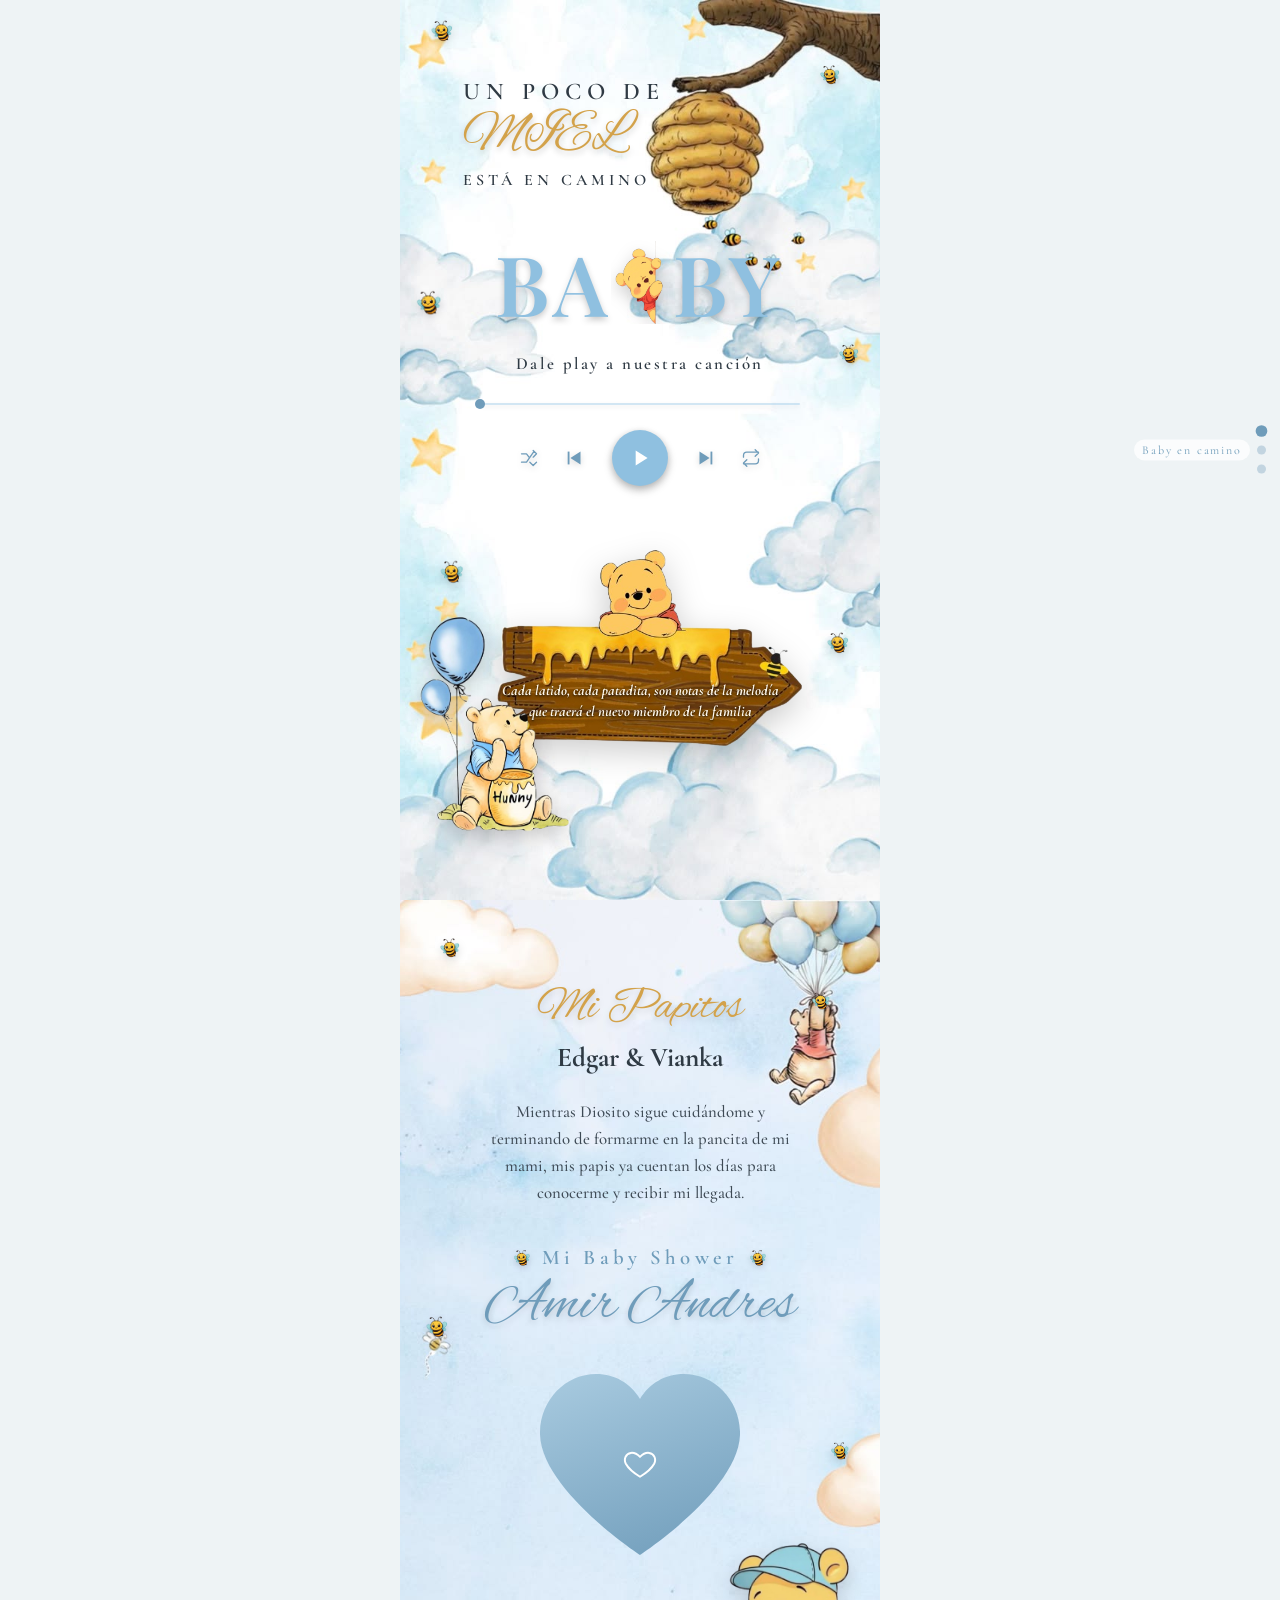
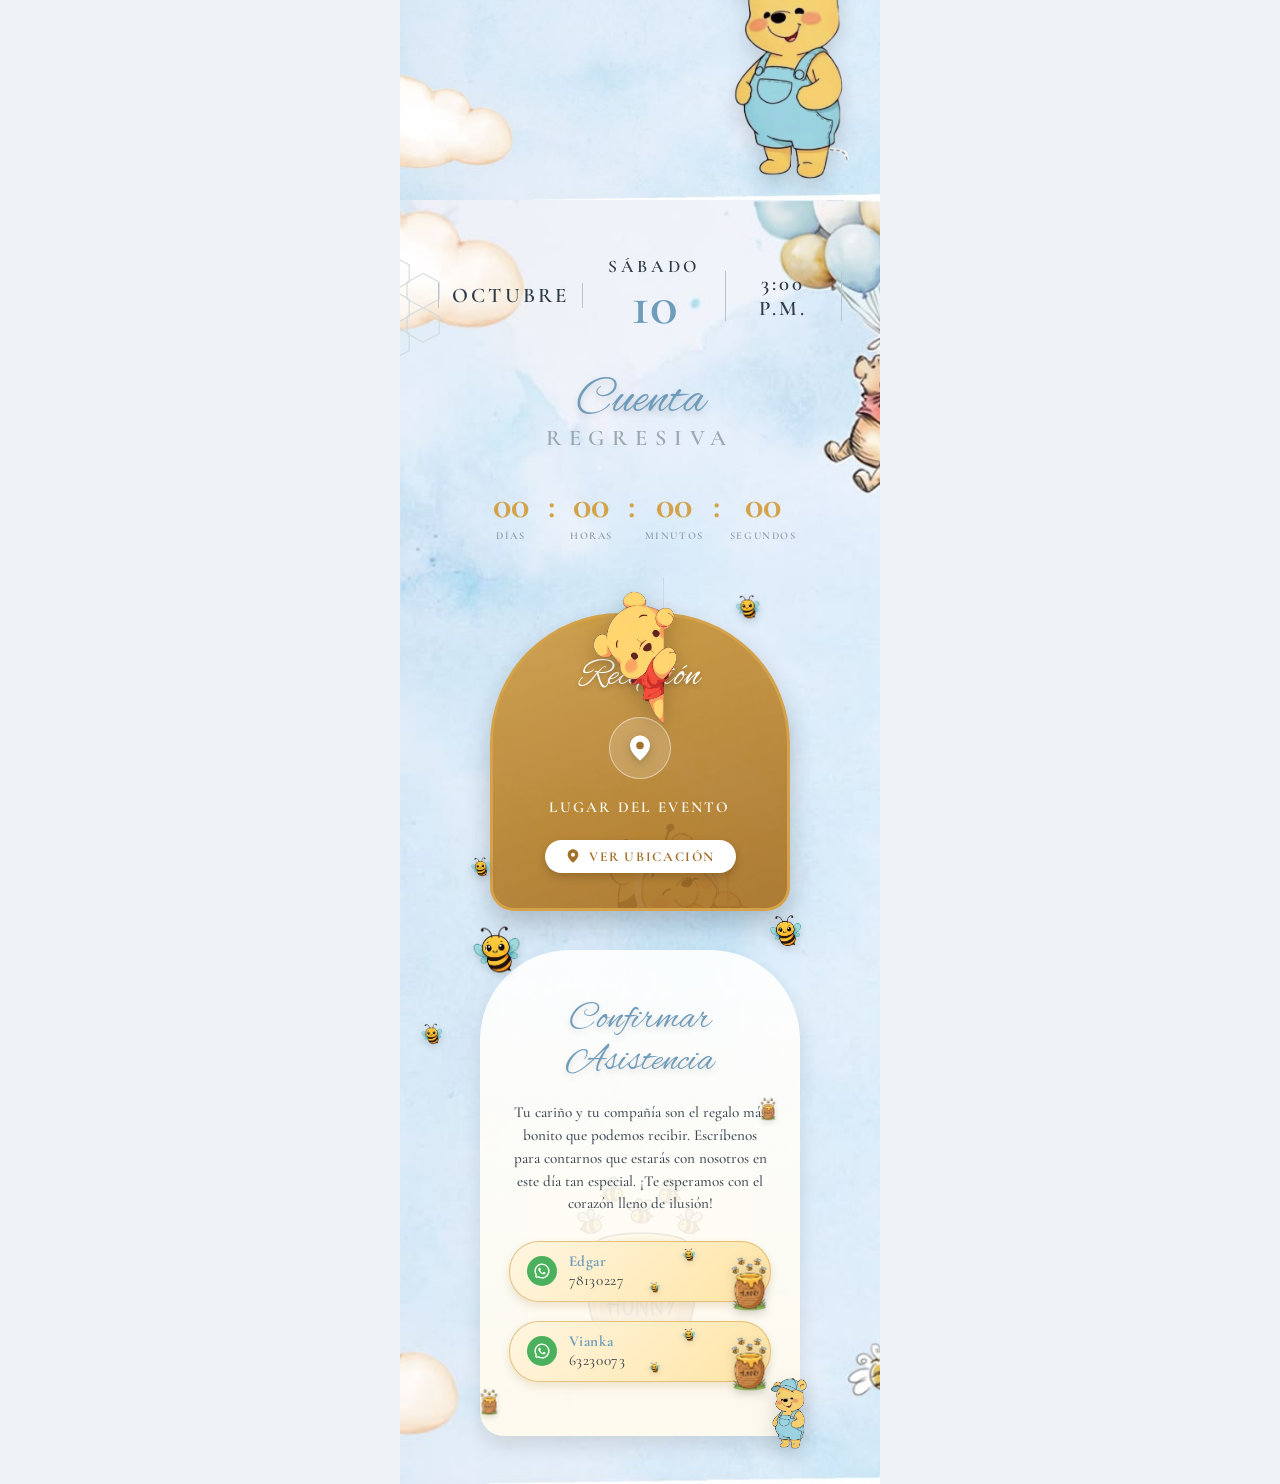
==== pagina2.html @ 828d2ecb "Agregar emojis al mensaje de WhatsApp, osito en Recepcion y texto mas calido en Confirmar Asistencia" ====
<!DOCTYPE html>
<html lang="es">

<head>
    <meta charset="UTF-8">
    <meta name="viewport" content="width=device-width, initial-scale=1.0">
    <title>Baby Shower</title>
    <link rel="preconnect" href="https://fonts.googleapis.com">
    <link rel="preconnect" href="https://fonts.gstatic.com" crossorigin>
    <link
        href="https://fonts.googleapis.com/css2?family=Dancing+Script:wght@600;700&family=Cormorant+Garamond:wght@500;600;700&family=Playfair+Display:wght@500;600&family=Alex+Brush&display=swap"
        rel="stylesheet">
    <link rel="stylesheet" href="css/style.css">
    <link rel="stylesheet" href="css/pagina2.css">
    <link rel="stylesheet" href="css/pagina3.css">
    <link rel="stylesheet" href="css/pagina4.css">
</head>

<body>

    <div class="pagina documento">

        <section class="pagina2 seccion" data-label="Baby en camino">
            <img class="pagina-fondo" src="img/lUEGO.jpg" alt="Fondo nubes">

            <div class="pagina2-contenido">
                <p class="p2-miel-pre">UN POCO DE</p>
                <p class="p2-miel"><span>MIEL</span></p>
                <p class="p2-pretitulo">ESTÁ EN CAMINO</p>

                <div class="p2-baby-wrap">
                    <span class="p2-letras">BA</span>
                    <span class="p2-caja">
                        <img class="p2-osito-medio" src="img/poo-removebg-preview.png" alt="Pooh asomado">
                    </span>
                    <span class="p2-letras">BY</span>
                </div>

                <img class="abeja abeja-1" src="img/abeja-removebg-preview.png" alt="">
                <img class="abeja abeja-2" src="img/abeja-removebg-preview.png" alt="">
                <img class="abeja abeja-3" src="img/abeja-removebg-preview.png" alt="">
                <img class="abeja abeja-4" src="img/abeja-removebg-preview.png" alt="">
                <img class="abeja abeja-5" src="img/abeja-removebg-preview.png" alt="">
                <img class="abeja abeja-6" src="img/abeja-removebg-preview.png" alt="">

                <div class="reproductor">
                    <p class="reproductor-texto">Dale play a nuestra canción</p>

                    <div class="barra">
                        <div class="barra-progreso" id="barraProgreso"></div>
                    </div>

                    <div class="controles">
                        <button class="control" type="button" aria-label="Aleatorio">
                            <svg viewBox="0 0 24 24" width="20" height="20">
                                <path d="M17 3l4 4-4 4M3 7h6l3 4m9 6l-4 4-4-4M3 17h6l9-13" fill="none"
                                    stroke="currentColor" stroke-width="1.6" stroke-linecap="round"
                                    stroke-linejoin="round" />
                            </svg>
                        </button>

                        <button class="control" type="button" aria-label="Anterior">
                            <svg viewBox="0 0 24 24" width="22" height="22">
                                <path d="M18 5v14L7 12z" fill="currentColor" />
                                <rect x="4" y="5" width="2" height="14" fill="currentColor" />
                            </svg>
                        </button>

                        <button class="control control-play" type="button" id="btnPlay" aria-label="Reproducir">
                            <svg viewBox="0 0 24 24" width="26" height="26" id="iconoPlay">
                                <path d="M8 5v14l11-7z" fill="currentColor" />
                            </svg>
                        </button>

                        <button class="control" type="button" aria-label="Siguiente">
                            <svg viewBox="0 0 24 24" width="22" height="22">
                                <path d="M6 5v14l11-7z" fill="currentColor" />
                                <rect x="18" y="5" width="2" height="14" fill="currentColor" />
                            </svg>
                        </button>

                        <button class="control" type="button" aria-label="Repetir">
                            <svg viewBox="0 0 24 24" width="20" height="20">
                                <path d="M17 2l4 4-4 4M3 11V9a4 4 0 0 1 4-4h14M7 22l-4-4 4-4M21 13v2a4 4 0 0 1-4 4H3"
                                    fill="none" stroke="currentColor" stroke-width="1.6" stroke-linecap="round"
                                    stroke-linejoin="round" />
                            </svg>
                        </button>
                    </div>
                </div>

                <div class="p2-versiculo">
                    <img class="p2-versiculo-imagen" src="img/nombre-removebg-preview.png" alt="Letrero de madera">
                    <div class="p2-versiculo-capa">
                        <p class="p2-versiculo-texto">
                            Cada latido, cada patadita,
                            son notas de la melodía
                            que traerá el nuevo
                            miembro de la familia
                        </p>
                    </div>
                </div>

                <img class="p2-osito" src="img/ositopoo-removebg-preview.png" alt="Osito Pooh">
            </div>

            <audio id="audio" src="mp3/Gimnasia con Pooh.mp3" preload="metadata"></audio>
        </section>

        <section class="pagina3 seccion" data-label="Mis papitos">
            <img class="pagina-fondo" src="img/fondo3.jpg" alt="Fondo nubes">

            <img class="abeja abeja-1" src="img/abeja-removebg-preview.png" alt="">
            <img class="abeja abeja-2" src="img/abeja-removebg-preview.png" alt="">
            <img class="abeja abeja-3" src="img/abeja-removebg-preview.png" alt="">
            <img class="abeja abeja-4" src="img/abeja-removebg-preview.png" alt="">

            <div class="pagina3-contenido">
                <p class="p3-papitos">Mi Papitos</p>
                <p class="p3-padres">Edgar &amp; Vianka</p>

                <p class="p3-texto">
                    Mientras Diosito sigue cuidándome y terminando de formarme en la pancita de mi mami,
                    mis papis ya cuentan los días para conocerme y recibir mi llegada.
                </p>

                <p class="p3-subtitulo">
                    <img class="p3-abeja-texto" src="img/abeja-removebg-preview.png" alt="">
                    Mi Baby Shower
                    <img class="p3-abeja-texto" src="img/abeja-removebg-preview.png" alt="">
                </p>

                <p class="p3-nombre">Amir Andres</p>

                <div class="p3-corazon">
                    <div class="p3-corazon-placeholder">
                        <svg viewBox="0 0 24 24" width="34" height="34">
                            <path
                                d="M12 21s-7.5-4.6-10-9.2C.3 8.4 2 4.8 5.5 4.2 8 3.8 10 5 12 7c2-2 4-3.2 6.5-2.8C22 4.8 23.7 8.4 22 11.8 19.5 16.4 12 21 12 21z"
                                fill="none" stroke="#ffffff" stroke-width="1.4" stroke-linejoin="round" />
                        </svg>
                    </div>
                    <img class="p3-corazon-foto" src="img/pareja.jpg" alt="Foto de los papás"
                        onerror="this.style.display='none'">
                </div>

                <img class="p3-osito" src="img/morral-removebg-preview.png" alt="Osito Pooh">
            </div>
        </section>

        <section class="pagina4 seccion" data-label="Cuenta regresiva">
            <img class="pagina-fondo" src="img/fondo3.jpg" alt="Fondo nubes">

            <svg class="p4-panal" viewBox="0 0 120 140" width="130" height="150">
                <g fill="none" stroke="#cdd8de" stroke-width="1.2">
                    <polygon points="20,5 35,13 35,29 20,37 5,29 5,13" />
                    <polygon points="20,37 35,45 35,61 20,69 5,61 5,45" />
                    <polygon points="20,69 35,77 35,93 20,101 5,93 5,77" />
                    <polygon points="48,21 63,29 63,45 48,53 33,45 33,29" />
                    <polygon points="48,53 63,61 63,77 48,85 33,77 33,61" />
                </g>
            </svg>

            <img class="p4-abeja" src="img/abeja-removebg-preview.png" alt="">

            <div class="pagina4-contenido">
                <div class="p4-fecha">
                    <div class="p4-fecha-mes">
                        <span>OCTUBRE</span>
                    </div>
                    <div class="p4-fecha-dia">
                        <span class="p4-fecha-dia-nombre">SÁBADO</span>
                        <span class="p4-fecha-dia-numero">10</span>
                    </div>
                    <div class="p4-fecha-hora">
                        <span>3:00 P.M.</span>
                    </div>
                </div>

                <p class="p4-cuenta">Cuenta</p>
                <p class="p4-regresiva">REGRESIVA</p>

                <div class="p4-contador" id="contador">
                    <div class="p4-bloque">
                        <span class="p4-numero" id="dias">00</span>
                        <span class="p4-etiqueta">DÍAS</span>
                    </div>
                    <span class="p4-separador">:</span>
                    <div class="p4-bloque">
                        <span class="p4-numero" id="horas">00</span>
                        <span class="p4-etiqueta">HORAS</span>
                    </div>
                    <span class="p4-separador">:</span>
                    <div class="p4-bloque">
                        <span class="p4-numero" id="minutos">00</span>
                        <span class="p4-etiqueta">MINUTOS</span>
                    </div>
                    <span class="p4-separador">:</span>
                    <div class="p4-bloque">
                        <span class="p4-numero" id="segundos">00</span>
                        <span class="p4-etiqueta">SEGUNDOS</span>
                    </div>
                </div>

                <div class="p4-recepcion">
                    <img class="p4-recepcion-osito" src="img/poo-removebg-preview.png" alt="">

                    <img class="p4-recepcion-abeja p4-recepcion-abeja-1" src="img/abeja-removebg-preview.png"
                        alt="">
                    <img class="p4-recepcion-abeja p4-recepcion-abeja-2" src="img/abeja-removebg-preview.png"
                        alt="">

                    <p class="p4-recepcion-titulo">Recepción</p>

                    <div class="p4-pin-marco">
                        <svg class="p4-pin" viewBox="0 0 24 24" width="30" height="30">
                            <path d="M12 2C7.6 2 4 5.6 4 10c0 6 8 12 8 12s8-6 8-12c0-4.4-3.6-8-8-8z"
                                fill="#ffffff" />
                            <circle cx="12" cy="10" r="3" fill="#a3702c" />
                        </svg>
                    </div>

                    <p class="p4-recepcion-texto">LUGAR DEL EVENTO</p>
                    <a class="p4-boton" href="#" target="_blank" rel="noopener">
                        <svg viewBox="0 0 24 24" width="16" height="16">
                            <path d="M12 2C7.6 2 4 5.6 4 10c0 6 8 12 8 12s8-6 8-12c0-4.4-3.6-8-8-8z"
                                fill="currentColor" />
                            <circle cx="12" cy="10" r="3" fill="#ffffff" />
                        </svg>
                        VER UBICACIÓN
                    </a>
                </div>

                <div class="p4-confirmar">
                    <img class="p4-abeja-confirmar p4-abeja-confirmar-1" src="img/abeja-removebg-preview.png"
                        alt="">
                    <img class="p4-abeja-confirmar p4-abeja-confirmar-2" src="img/abeja-removebg-preview.png"
                        alt="">
                    <img class="p4-tarron-extra p4-tarron-extra-1" src="img/tarron-removebg-preview.png" alt="">
                    <img class="p4-tarron-extra p4-tarron-extra-2" src="img/tarron-removebg-preview.png" alt="">

                    <p class="p4-confirmar-titulo">Confirmar<br>Asistencia</p>

                    <p class="p4-confirmar-texto">
                        Tu cariño y tu compañía son el regalo más bonito que
                        podemos recibir. Escríbenos para contarnos que estarás
                        con nosotros en este día tan especial. ¡Te esperamos
                        con el corazón lleno de ilusión!
                    </p>

                    <div class="p4-whatsapp-grupo">
                        <a class="p4-whatsapp"
                            href="https://wa.me/59178130227?text=%C2%A1Hola!%20%F0%9F%92%99%20Confirmo%20con%20mucho%20cari%C3%B1o%20mi%20asistencia%20al%20Baby%20Shower%20de%20Amir%20Andres.%20%C2%A1Ah%C3%AD%20estar%C3%A9!%20%F0%9F%A7%B8%F0%9F%8D%AF"
                            target="_blank" rel="noopener">
                            <svg class="p4-whatsapp-icono" viewBox="0 0 24 24" width="18" height="18">
                                <path
                                    d="M12 2a10 10 0 0 0-8.6 15.1L2 22l5.1-1.3A10 10 0 1 0 12 2zm0 18.2a8.2 8.2 0 0 1-4.2-1.2l-.3-.2-3 .8.8-2.9-.2-.3A8.2 8.2 0 1 1 12 20.2zm4.5-6.1c-.2-.1-1.5-.7-1.7-.8-.2-.1-.4-.1-.6.1-.2.2-.7.8-.8 1-.2.2-.3.2-.5.1-.2-.1-1-.4-1.9-1.2-.7-.6-1.2-1.4-1.3-1.6-.1-.2 0-.4.1-.5.1-.1.2-.3.4-.4.1-.1.2-.2.2-.4.1-.2 0-.3 0-.4-.1-.1-.6-1.4-.8-1.9-.2-.5-.4-.4-.6-.4h-.5c-.2 0-.4.1-.6.3-.2.2-.8.8-.8 1.9s.8 2.2.9 2.4c.1.2 1.6 2.5 4 3.5.6.2 1 .4 1.3.5.6.2 1.1.1 1.5.1.5-.1 1.5-.6 1.7-1.2.2-.6.2-1.1.1-1.2-.1-.1-.2-.2-.4-.3z"
                                    fill="currentColor" />
                            </svg>
                            <span>
                                <strong>Edgar</strong>
                                78130227
                            </span>
                            <img class="p4-whatsapp-abeja p4-whatsapp-abeja-1" src="img/abeja-removebg-preview.png"
                                alt="">
                            <img class="p4-whatsapp-abeja p4-whatsapp-abeja-2" src="img/abeja-removebg-preview.png"
                                alt="">
                            <img class="p4-whatsapp-tarron" src="img/tarron-removebg-preview.png" alt="">
                        </a>

                        <a class="p4-whatsapp"
                            href="https://wa.me/59163230073?text=%C2%A1Hola!%20%F0%9F%92%99%20Confirmo%20con%20mucho%20cari%C3%B1o%20mi%20asistencia%20al%20Baby%20Shower%20de%20Amir%20Andres.%20%C2%A1Ah%C3%AD%20estar%C3%A9!%20%F0%9F%A7%B8%F0%9F%8D%AF"
                            target="_blank" rel="noopener">
                            <svg class="p4-whatsapp-icono" viewBox="0 0 24 24" width="18" height="18">
                                <path
                                    d="M12 2a10 10 0 0 0-8.6 15.1L2 22l5.1-1.3A10 10 0 1 0 12 2zm0 18.2a8.2 8.2 0 0 1-4.2-1.2l-.3-.2-3 .8.8-2.9-.2-.3A8.2 8.2 0 1 1 12 20.2zm4.5-6.1c-.2-.1-1.5-.7-1.7-.8-.2-.1-.4-.1-.6.1-.2.2-.7.8-.8 1-.2.2-.3.2-.5.1-.2-.1-1-.4-1.9-1.2-.7-.6-1.2-1.4-1.3-1.6-.1-.2 0-.4.1-.5.1-.1.2-.3.4-.4.1-.1.2-.2.2-.4.1-.2 0-.3 0-.4-.1-.1-.6-1.4-.8-1.9-.2-.5-.4-.4-.6-.4h-.5c-.2 0-.4.1-.6.3-.2.2-.8.8-.8 1.9s.8 2.2.9 2.4c.1.2 1.6 2.5 4 3.5.6.2 1 .4 1.3.5.6.2 1.1.1 1.5.1.5-.1 1.5-.6 1.7-1.2.2-.6.2-1.1.1-1.2-.1-.1-.2-.2-.4-.3z"
                                    fill="currentColor" />
                            </svg>
                            <span>
                                <strong>Vianka</strong>
                                63230073
                            </span>
                            <img class="p4-whatsapp-abeja p4-whatsapp-abeja-1" src="img/abeja-removebg-preview.png"
                                alt="">
                            <img class="p4-whatsapp-abeja p4-whatsapp-abeja-2" src="img/abeja-removebg-preview.png"
                                alt="">
                            <img class="p4-whatsapp-tarron" src="img/tarron-removebg-preview.png" alt="">
                        </a>
                    </div>

                    <img class="p4-morral" src="img/morral-removebg-preview.png" alt="Osito Pooh">
                </div>
            </div>
        </section>

    </div>

    <script src="js/pagina2.js"></script>
    <script src="js/pagina4.js"></script>
    <script src="js/secciones.js"></script>

</body>

</html>
---- css/style.css ----
* {
  margin: 0;
  padding: 0;
  box-sizing: border-box;
}

html {
  scroll-behavior: smooth;
}

body {
  font-family: 'Cormorant Garamond', serif;
  background: #eef3f5;
  display: flex;
  justify-content: center;
  align-items: flex-start;
  min-height: 100vh;
}

.pagina {
  position: relative;
  width: 100%;
  max-width: 480px;
  min-height: 100vh;
  overflow-x: hidden;
}

.seccion {
  position: relative;
  overflow-x: hidden;
  display: block;
}

.pagina-fondo {
  position: absolute;
  inset: 0;
  width: 100%;
  height: 100%;
  object-fit: cover;
  object-position: center;
}

.portada {
  cursor: pointer;
}

.portada-contenido {
  position: absolute;
  inset: 0;
  z-index: 2;
  text-align: center;
  padding: 0 8%;
}

.pre-titulo {
  position: absolute;
  top: 6%;
  left: 0;
  right: 0;
  font-family: 'Cormorant Garamond', serif;
  font-size: 1.4rem;
  letter-spacing: 0.35em;
  color: #2f3a44;
  font-weight: 600;
}

.titulo-script {
  position: absolute;
  top: 11%;
  left: 0;
  right: 0;
  font-family: 'Dancing Script', cursive;
  font-size: 4rem;
  color: #8fc0e0;
  font-weight: 700;
  line-height: 1;
  -webkit-text-stroke: 0.6px #1c2b38;
  text-stroke: 0.6px #1c2b38;
  text-shadow:
    -0.6px -0.6px 0 #1c2b38,
    0.6px -0.6px 0 #1c2b38,
    -0.6px 0.6px 0 #1c2b38,
    0.6px 0.6px 0 #1c2b38,
    0 3px 8px rgba(0, 0, 0, 0.2);
}

.click-aviso {
  position: absolute;
  top: 59%;
  left: 0;
  right: 0;
  font-family: 'Dancing Script', cursive;
  font-size: 2.6rem;
  color: #2f3a44;
  font-weight: 700;
  animation: pulso 1.6s ease-in-out infinite;
}

@keyframes pulso {

  0%,
  100% {
    opacity: 1;
  }

  50% {
    opacity: 0.55;
  }
}

@keyframes mover {

  0%,
  100% {
    transform: translateX(0);
  }

  50% {
    transform: translateX(6px);
  }
}

.espiral {
  position: fixed;
  inset: 0;
  z-index: 50;
  display: flex;
  justify-content: center;
  align-items: center;
  pointer-events: none;
  opacity: 0;
}

.espiral-figura {
  width: 40px;
  height: 40px;
  border-radius: 50%;
  background: conic-gradient(from 0deg,
      #7ea8c4 0deg 45deg,
      #ffffff 45deg 90deg,
      #b89b6a 90deg 135deg,
      #ffffff 135deg 180deg,
      #7ea8c4 180deg 225deg,
      #ffffff 225deg 270deg,
      #b89b6a 270deg 315deg,
      #ffffff 315deg 360deg);
  transform: scale(0) rotate(0deg);
}

.portada.saliendo .espiral {
  opacity: 1;
  animation: espiral-fade 900ms ease forwards;
}

.portada.saliendo .espiral-figura {
  animation: espiral-crecer 900ms cubic-bezier(0.6, 0, 0.4, 1) forwards;
}

@keyframes espiral-crecer {
  0% {
    transform: scale(0) rotate(0deg);
  }

  100% {
    transform: scale(35) rotate(720deg);
  }
}

@keyframes espiral-fade {
  0% {
    opacity: 1;
  }

  85% {
    opacity: 1;
  }

  100% {
    opacity: 1;
  }
}

.secciones-nav {
  position: fixed;
  right: 14px;
  top: 50%;
  transform: translateY(-50%);
  z-index: 40;
  display: flex;
  flex-direction: column;
  align-items: center;
  gap: 10px;
}

.secciones-punto {
  width: 9px;
  height: 9px;
  border-radius: 50%;
  background: rgba(111, 156, 186, 0.35);
  border: none;
  padding: 0;
  cursor: pointer;
  transition: background 200ms ease, transform 200ms ease;
}

.secciones-punto.activo {
  background: #6f9cba;
  transform: scale(1.3);
}

.secciones-etiqueta {
  position: fixed;
  right: 30px;
  top: 50%;
  transform: translateY(-50%);
  z-index: 40;
  font-family: 'Cormorant Garamond', serif;
  font-size: 0.75rem;
  letter-spacing: 0.15em;
  color: #6f9cba;
  background: rgba(255, 255, 255, 0.75);
  padding: 0.3em 0.7em;
  border-radius: 20px;
  white-space: nowrap;
  opacity: 0;
  transition: opacity 200ms ease;
  pointer-events: none;
}

.secciones-etiqueta.visible {
  opacity: 1;
}
---- css/pagina2.css ----
.pagina2-contenido {
  position: relative;
  z-index: 2;
  display: flex;
  flex-direction: column;
  align-items: center;
  min-height: 100vh;
  padding: 16% 8% 6%;
  text-align: center;
}

.p2-miel-pre {
  align-self: flex-start;
  margin-left: 6%;
  font-family: 'Cormorant Garamond', serif;
  font-size: 1.5rem;
  letter-spacing: 0.25em;
  color: #2f3a44;
  font-weight: 600;
  text-shadow: 0 0 8px rgba(255, 255, 255, 0.85), 0 1px 2px rgba(255, 255, 255, 0.6);
}

.p2-miel {
  align-self: flex-start;
  margin-left: 6%;
  margin-top: 0.2rem;
}

.p2-miel span {
  font-family: 'Alex Brush', cursive;
  font-size: 3.4rem;
  color: #d3a24a;
  display: inline-block;
  line-height: 1;
  text-shadow: 0 3px 6px rgba(0, 0, 0, 0.2);
}

.p2-pretitulo {
  align-self: flex-start;
  margin-left: 6%;
  font-family: 'Cormorant Garamond', serif;
  font-size: 1rem;
  letter-spacing: 0.25em;
  color: #2f3a44;
  font-weight: 600;
  margin-top: 0.4rem;
  text-shadow: 0 0 8px rgba(255, 255, 255, 0.85), 0 1px 2px rgba(255, 255, 255, 0.6);
}

.p2-baby-wrap {
  display: flex;
  align-items: flex-end;
  justify-content: center;
  gap: 0;
  margin-top: 0.6rem;
  font-family: 'Playfair Display', serif;
  font-size: 5.2rem;
  letter-spacing: 0.05em;
  color: #8fc0e0;
  font-weight: 600;
  line-height: 1;
  text-shadow: 0 3px 6px rgba(0, 0, 0, 0.22);
}

.p2-letras {
  display: inline-block;
}

.p2-caja {
  width: 0.75em;
  height: 1.5em;
  display: flex;
  align-items: flex-end;
  justify-content: center;
  overflow: hidden;
}

.p2-osito-medio {
  width: 100%;
  height: 100%;
  object-fit: contain;
  object-position: bottom;
  filter: drop-shadow(0 6px 8px rgba(0, 0, 0, 0.18));
}

.pagina2 .abeja {
  position: absolute;
  z-index: 3;
  width: 34px;
  height: auto;
  filter: drop-shadow(0 3px 4px rgba(0, 0, 0, 0.15));
}

.pagina2 .abeja-1 {
  top: 2%;
  left: 6%;
  width: 26px;
  animation: volar-a 7s ease-in-out infinite;
}

.pagina2 .abeja-2 {
  top: 7%;
  right: 8%;
  width: 24px;
  animation: volar-b 8s ease-in-out infinite;
  animation-delay: -1.5s;
}

.pagina2 .abeja-3 {
  top: 32%;
  left: 3%;
  width: 30px;
  animation: volar-a 9s ease-in-out infinite;
  animation-delay: -3s;
}

.pagina2 .abeja-4 {
  top: 38%;
  right: 4%;
  width: 24px;
  animation: volar-b 7.5s ease-in-out infinite;
  animation-delay: -0.8s;
}

.pagina2 .abeja-5 {
  top: 62%;
  left: 8%;
  width: 28px;
  animation: volar-a 8.5s ease-in-out infinite;
  animation-delay: -2.2s;
}

.pagina2 .abeja-6 {
  top: 70%;
  right: 6%;
  width: 26px;
  animation: volar-b 9.5s ease-in-out infinite;
  animation-delay: -4s;
}

@keyframes volar-a {
  0% {
    transform: translate(0, 0) rotate(0deg);
  }

  25% {
    transform: translate(10px, -14px) rotate(8deg);
  }

  50% {
    transform: translate(-6px, -4px) rotate(-6deg);
  }

  75% {
    transform: translate(8px, 10px) rotate(6deg);
  }

  100% {
    transform: translate(0, 0) rotate(0deg);
  }
}

@keyframes volar-b {
  0% {
    transform: translate(0, 0) rotate(0deg);
  }

  25% {
    transform: translate(-12px, 8px) rotate(-8deg);
  }

  50% {
    transform: translate(6px, 16px) rotate(5deg);
  }

  75% {
    transform: translate(-8px, -6px) rotate(-5deg);
  }

  100% {
    transform: translate(0, 0) rotate(0deg);
  }
}

.reproductor {
  width: 100%;
  max-width: 320px;
  margin-top: 1.8rem;
}

.reproductor-texto {
  font-family: 'Cormorant Garamond', serif;
  font-size: 1.05rem;
  letter-spacing: 0.15em;
  color: #2f3a44;
  font-weight: 600;
  text-shadow: 0 0 8px rgba(255, 255, 255, 0.85), 0 1px 2px rgba(255, 255, 255, 0.6);
}

.barra {
  width: 100%;
  height: 2px;
  background: rgba(143, 192, 224, 0.4);
  border-radius: 2px;
  margin-top: 1.8rem;
  position: relative;
  box-shadow: 0 2px 4px rgba(0, 0, 0, 0.08);
}

.barra-progreso {
  position: absolute;
  top: 50%;
  left: 0;
  width: 0%;
  height: 2px;
  background: #6f9cba;
  border-radius: 2px;
  transform: translateY(-50%);
}

.barra-progreso::after {
  content: '';
  position: absolute;
  right: -5px;
  top: 50%;
  width: 10px;
  height: 10px;
  border-radius: 50%;
  background: #6f9cba;
  transform: translateY(-50%);
}

.controles {
  display: flex;
  align-items: center;
  justify-content: center;
  gap: 1.6rem;
  margin-top: 1.6rem;
}

.control {
  background: none;
  border: none;
  color: #6f9cba;
  cursor: pointer;
  display: flex;
  align-items: center;
  justify-content: center;
  padding: 0;
  filter: drop-shadow(0 2px 3px rgba(0, 0, 0, 0.15));
}

.control-play {
  width: 56px;
  height: 56px;
  border-radius: 50%;
  background: #8fc0e0;
  color: #ffffff;
  box-shadow: 0 4px 10px rgba(0, 0, 0, 0.2);
}

.p2-osito {
  position: absolute;
  left: 4%;
  bottom: 4%;
  width: 34%;
  max-width: 150px;
  z-index: 2;
  filter: drop-shadow(0 6px 10px rgba(0, 0, 0, 0.2));
}

.p2-versiculo {
  position: relative;
  width: 100%;
  max-width: 400px;
  margin-top: 3rem;
  filter: drop-shadow(0 10px 16px rgba(0, 0, 0, 0.2));
}

.p2-versiculo-imagen {
  display: block;
  width: 100%;
  height: auto;
}

.p2-versiculo-capa {
  position: absolute;
  left: 14%;
  top: 56%;
  width: 72%;
  bottom: 8%;
  display: flex;
  align-items: center;
  justify-content: center;
  text-align: center;
}

.p2-versiculo-texto {
  font-family: 'Cormorant Garamond', serif;
  font-style: italic;
  font-size: 0.92rem;
  line-height: 1.45;
  color: #fff9ec;
  font-weight: 700;
  text-shadow:
    0 1px 2px rgba(0, 0, 0, 0.75),
    0 2px 6px rgba(0, 0, 0, 0.6);
}

.p2-versiculo-cita {
  margin-top: 0.5rem;
  font-family: 'Cormorant Garamond', serif;
  font-size: 0.7rem;
  letter-spacing: 0.15em;
  color: #ffe9b8;
  font-weight: 700;
  text-transform: uppercase;
  text-shadow: 0 1px 3px rgba(0, 0, 0, 0.6);
}
---- css/pagina3.css ----
.pagina3-contenido {
  position: relative;
  z-index: 2;
  display: flex;
  flex-direction: column;
  align-items: center;
  min-height: 100vh;
  padding: 18% 10% 10%;
  text-align: center;
}

.p3-papitos {
  font-family: 'Alex Brush', cursive;
  font-size: 2.8rem;
  color: #d3a24a;
  line-height: 1;
  text-shadow: 0 3px 6px rgba(0, 0, 0, 0.15);
}

.p3-padres {
  font-family: 'Cormorant Garamond', serif;
  font-size: 1.7rem;
  color: #2f3a44;
  font-weight: 700;
  margin-top: 0.6rem;
}

.p3-texto {
  font-family: 'Cormorant Garamond', serif;
  font-size: 1.05rem;
  color: #3d4954;
  font-weight: 500;
  line-height: 1.6;
  margin-top: 1.6rem;
  max-width: 320px;
}

.p3-subtitulo {
  display: flex;
  align-items: center;
  justify-content: center;
  gap: 0.6rem;
  font-family: 'Cormorant Garamond', serif;
  font-size: 1.3rem;
  letter-spacing: 0.2em;
  color: #6f9cba;
  font-weight: 600;
  margin-top: 2.4rem;
}

.p3-abeja-texto {
  width: 20px;
  height: auto;
  filter: drop-shadow(0 2px 3px rgba(0, 0, 0, 0.15));
}

.p3-nombre {
  font-family: 'Alex Brush', cursive;
  font-size: 3.6rem;
  color: #6f9cba;
  line-height: 1;
  margin-top: 0.4rem;
  text-shadow: 0 3px 6px rgba(0, 0, 0, 0.15);
}

.p3-corazon {
  position: relative;
  width: 52%;
  max-width: 210px;
  aspect-ratio: 1 / 0.92;
  margin-top: 2.4rem;
  -webkit-mask-image: url("data:image/svg+xml,%3Csvg xmlns='http://www.w3.org/2000/svg' viewBox='0 0 32 29'%3E%3Cpath d='M16 29C16 29 0 18.5 0 9.5C0 4.25 4 0 9 0C12 0 14.5 1.5 16 4C17.5 1.5 20 0 23 0C28 0 32 4.25 32 9.5C32 18.5 16 29 16 29Z'/%3E%3C/svg%3E");
  mask-image: url("data:image/svg+xml,%3Csvg xmlns='http://www.w3.org/2000/svg' viewBox='0 0 32 29'%3E%3Cpath d='M16 29C16 29 0 18.5 0 9.5C0 4.25 4 0 9 0C12 0 14.5 1.5 16 4C17.5 1.5 20 0 23 0C28 0 32 4.25 32 9.5C32 18.5 16 29 16 29Z'/%3E%3C/svg%3E");
  -webkit-mask-size: contain;
  mask-size: contain;
  -webkit-mask-repeat: no-repeat;
  mask-repeat: no-repeat;
  -webkit-mask-position: center;
  mask-position: center;
  filter: drop-shadow(0 8px 14px rgba(0, 0, 0, 0.2));
}

.p3-corazon-placeholder {
  position: absolute;
  inset: 0;
  display: flex;
  align-items: center;
  justify-content: center;
  background: linear-gradient(160deg, #a9cbe0, #6f9cba);
}

.p3-corazon-foto {
  position: absolute;
  inset: 0;
  width: 100%;
  height: 100%;
  object-fit: cover;
}

.p3-osito {
  position: absolute;
  right: 2%;
  bottom: 0;
  width: 40%;
  max-width: 160px;
  z-index: 2;
  filter: drop-shadow(0 8px 10px rgba(0, 0, 0, 0.15));
}

.pagina3 .abeja {
  position: absolute;
  z-index: 3;
  width: 32px;
  height: auto;
  filter: drop-shadow(0 3px 4px rgba(0, 0, 0, 0.15));
}

.pagina3 .abeja-1 {
  top: 4%;
  left: 8%;
  width: 24px;
  animation: volar-a 7s ease-in-out infinite;
}

.pagina3 .abeja-2 {
  top: 10%;
  right: 10%;
  width: 22px;
  animation: volar-b 8s ease-in-out infinite;
  animation-delay: -1.5s;
}

.pagina3 .abeja-3 {
  top: 46%;
  left: 5%;
  width: 26px;
  animation: volar-a 9s ease-in-out infinite;
  animation-delay: -3s;
}

.pagina3 .abeja-4 {
  top: 60%;
  right: 6%;
  width: 22px;
  animation: volar-b 7.5s ease-in-out infinite;
  animation-delay: -0.8s;
}

@keyframes volar-a {
  0% {
    transform: translate(0, 0) rotate(0deg);
  }

  25% {
    transform: translate(10px, -14px) rotate(8deg);
  }

  50% {
    transform: translate(-6px, -4px) rotate(-6deg);
  }

  75% {
    transform: translate(8px, 10px) rotate(6deg);
  }

  100% {
    transform: translate(0, 0) rotate(0deg);
  }
}

@keyframes volar-b {
  0% {
    transform: translate(0, 0) rotate(0deg);
  }

  25% {
    transform: translate(-12px, 8px) rotate(-8deg);
  }

  50% {
    transform: translate(6px, 16px) rotate(5deg);
  }

  75% {
    transform: translate(-8px, -6px) rotate(-5deg);
  }

  100% {
    transform: translate(0, 0) rotate(0deg);
  }
}
---- css/pagina4.css ----
.pagina4 {
  background: linear-gradient(160deg, #fbfcfd, #eef3f6);
}

.pagina4-contenido {
  position: relative;
  z-index: 2;
  display: flex;
  flex-direction: column;
  align-items: center;
  min-height: 100vh;
  padding: 12% 8% 10%;
  text-align: center;
}

.p4-panal {
  position: absolute;
  top: 4%;
  left: -6%;
  z-index: 1;
  opacity: 0.8;
}

.p4-abeja {
  position: absolute;
  bottom: 34%;
  left: 4%;
  width: 26px;
  height: auto;
  z-index: 3;
  filter: drop-shadow(0 3px 4px rgba(0, 0, 0, 0.15));
  animation: volar-a 8s ease-in-out infinite;
}

@keyframes volar-a {
  0% {
    transform: translate(0, 0) rotate(0deg);
  }

  25% {
    transform: translate(10px, -14px) rotate(8deg);
  }

  50% {
    transform: translate(-6px, -4px) rotate(-6deg);
  }

  75% {
    transform: translate(8px, 10px) rotate(6deg);
  }

  100% {
    transform: translate(0, 0) rotate(0deg);
  }
}

.p4-fecha {
  display: flex;
  align-items: center;
  justify-content: center;
  gap: 1.6rem;
  width: 100%;
}

.p4-fecha-mes,
.p4-fecha-hora {
  font-family: 'Cormorant Garamond', serif;
  font-size: 1.3rem;
  letter-spacing: 0.15em;
  color: #2f3a44;
  font-weight: 600;
  padding: 0 0.8rem;
  border-left: 1px solid #b9c4cb;
  border-right: 1px solid #b9c4cb;
}

.p4-fecha-dia {
  display: flex;
  flex-direction: column;
  align-items: center;
  line-height: 1;
}

.p4-fecha-dia-nombre {
  font-family: 'Cormorant Garamond', serif;
  font-size: 1.1rem;
  letter-spacing: 0.2em;
  color: #2f3a44;
  font-weight: 600;
}

.p4-fecha-dia-numero {
  font-family: 'Cormorant Garamond', serif;
  font-size: 3.6rem;
  color: #6f9cba;
  font-weight: 600;
  margin-top: 0.1rem;
}

.p4-cuenta {
  font-family: 'Alex Brush', cursive;
  font-size: 3.2rem;
  color: #6f9cba;
  line-height: 1;
  margin-top: 2.6rem;
  text-shadow: 0 3px 6px rgba(0, 0, 0, 0.15);
}

.p4-regresiva {
  font-family: 'Cormorant Garamond', serif;
  font-size: 1.4rem;
  letter-spacing: 0.35em;
  color: #9aa7af;
  font-weight: 600;
  margin-top: -0.2rem;
}

.p4-contador {
  display: flex;
  align-items: flex-start;
  justify-content: center;
  gap: 0.6rem;
  margin-top: 2.2rem;
}

.p4-bloque {
  display: flex;
  flex-direction: column;
  align-items: center;
  min-width: 3.4rem;
}

.p4-numero {
  font-family: 'Cormorant Garamond', serif;
  font-size: 2.4rem;
  color: #d3a24a;
  font-weight: 700;
  line-height: 1;
}

.p4-etiqueta {
  font-family: 'Cormorant Garamond', serif;
  font-size: 0.65rem;
  letter-spacing: 0.15em;
  color: #8b98a1;
  font-weight: 600;
  margin-top: 0.3rem;
}

.p4-separador {
  font-family: 'Cormorant Garamond', serif;
  font-size: 2.2rem;
  color: #d3a24a;
  font-weight: 700;
  line-height: 1;
  margin-top: 0.1rem;
}

.p4-recepcion {
  position: relative;
  width: 84%;
  max-width: 300px;
  margin-top: 4.4rem;
  padding: 2.6rem 1.6rem 2.2rem;
  background:
    linear-gradient(160deg, rgba(196, 145, 58, 0.82), rgba(163, 110, 40, 0.9)),
    url("../img/fondo.jpg") center/cover;
  border: 3px solid #d3a24a;
  border-radius: 130px 130px 24px 24px;
  box-shadow: 0 12px 26px rgba(0, 0, 0, 0.2);
  overflow: visible;
}

.p4-recepcion-osito {
  position: absolute;
  top: -13%;
  left: 50%;
  transform: translateX(-50%);
  width: 38%;
  max-width: 110px;
  z-index: 2;
  filter: drop-shadow(0 6px 10px rgba(0, 0, 0, 0.2));
}

.p4-recepcion-abeja {
  position: absolute;
  width: 30px;
  height: auto;
  z-index: 3;
  filter: drop-shadow(0 3px 4px rgba(0, 0, 0, 0.18));
}

.p4-recepcion-abeja-1 {
  top: -8%;
  right: 8%;
  animation: volar-a 7s ease-in-out infinite;
}

.p4-recepcion-abeja-2 {
  bottom: 10%;
  left: -8%;
  width: 24px;
  animation: volar-b 8s ease-in-out infinite;
  animation-delay: -2s;
}

.p4-recepcion-titulo {
  font-family: 'Alex Brush', cursive;
  font-size: 2.4rem;
  color: #ffffff;
  line-height: 1;
  text-shadow: 0 2px 5px rgba(0, 0, 0, 0.25);
}

.p4-pin-marco {
  display: flex;
  align-items: center;
  justify-content: center;
  width: 62px;
  height: 62px;
  margin: 1.3rem auto 0;
  background: rgba(255, 255, 255, 0.16);
  border: 1px solid rgba(255, 255, 255, 0.5);
  border-radius: 50%;
}

.p4-pin {
  filter: drop-shadow(0 3px 4px rgba(0, 0, 0, 0.2));
}

.p4-recepcion-texto {
  margin-top: 1.2rem;
  font-family: 'Cormorant Garamond', serif;
  font-size: 0.95rem;
  letter-spacing: 0.15em;
  color: #ffffff;
  font-weight: 600;
}

.p4-boton {
  display: inline-flex;
  align-items: center;
  gap: 0.5rem;
  margin-top: 1.5rem;
  padding: 0.6em 1.5em;
  font-family: 'Cormorant Garamond', serif;
  font-size: 0.85rem;
  letter-spacing: 0.12em;
  font-weight: 700;
  text-decoration: none;
  color: #a3702c;
  border: none;
  border-radius: 30px;
  background: #ffffff;
  box-shadow: 0 4px 10px rgba(0, 0, 0, 0.18);
  transition: transform 150ms ease, box-shadow 150ms ease;
}

.p4-boton:hover {
  transform: translateY(-2px);
  box-shadow: 0 6px 14px rgba(0, 0, 0, 0.22);
}

.p4-confirmar {
  position: relative;
  width: 90%;
  max-width: 320px;
  margin-top: 2.4rem;
  padding: 3rem 1.8rem 3.4rem;
  background:
    linear-gradient(rgba(255, 255, 255, 0.9), rgba(255, 250, 236, 0.92)),
    url("../img/tarron.jpg") center 80% / 70% no-repeat;
  border-radius: 90px 90px 24px 24px;
  box-shadow: 0 10px 20px rgba(0, 0, 0, 0.1);
  overflow: visible;
}

.p4-abeja-confirmar {
  position: absolute;
  width: 60px;
  height: auto;
  z-index: 3;
  filter: drop-shadow(0 3px 4px rgba(0, 0, 0, 0.15));
}

.p4-abeja-confirmar-1 {
  top: -6%;
  left: -4%;
  animation: volar-a 8s ease-in-out infinite;
}

.p4-abeja-confirmar-2 {
  top: -8%;
  right: -2%;
  width: 40px;
  animation: volar-b 7s ease-in-out infinite;
  animation-delay: -1.5s;
}

.p4-confirmar-titulo {
  font-family: 'Alex Brush', cursive;
  font-size: 2.4rem;
  color: #6f9cba;
  line-height: 1.1;
  text-shadow: 0 3px 6px rgba(0, 0, 0, 0.15);
}

.p4-confirmar-texto {
  font-family: 'Cormorant Garamond', serif;
  font-size: 0.95rem;
  color: #3d4954;
  font-weight: 500;
  line-height: 1.5;
  margin-top: 1.2rem;
}

.p4-whatsapp-grupo {
  display: flex;
  flex-direction: column;
  gap: 1.2rem;
  margin-top: 1.6rem;
}

.p4-whatsapp {
  position: relative;
  display: flex;
  align-items: center;
  gap: 0.7rem;
  padding: 0.65em 3.4rem 0.65em 1.1em;
  background: linear-gradient(135deg, #fff6e2, #ffe4a3);
  border: 1px solid rgba(211, 162, 74, 0.6);
  border-radius: 30px;
  box-shadow: 0 4px 10px rgba(163, 110, 40, 0.18);
  text-decoration: none;
  overflow: visible;
  transition: transform 150ms ease, box-shadow 150ms ease;
}

.p4-whatsapp:hover {
  transform: translateY(-2px);
  box-shadow: 0 6px 14px rgba(0, 0, 0, 0.12);
}

.p4-whatsapp-icono {
  flex-shrink: 0;
  color: #ffffff;
  background: #4bb15c;
  border-radius: 50%;
  padding: 6px;
  box-sizing: content-box;
}

.p4-whatsapp span {
  display: flex;
  flex-direction: column;
  align-items: flex-start;
  line-height: 1.25;
  font-family: 'Cormorant Garamond', serif;
  font-size: 0.95rem;
  color: #2f3a44;
  letter-spacing: 0.04em;
}

.p4-whatsapp span strong {
  font-weight: 700;
  color: #6f9cba;
}

.p4-whatsapp-abeja {
  position: absolute;
  width: 16px;
  height: auto;
  z-index: 1;
  filter: drop-shadow(0 2px 3px rgba(0, 0, 0, 0.12));
}

.p4-whatsapp-abeja-1 {
  top: 8%;
  right: 28%;
  animation: flotar-sutil-a 5s ease-in-out infinite;
}

.p4-whatsapp-abeja-2 {
  bottom: 12%;
  right: 42%;
  width: 13px;
  animation: flotar-sutil-b 6s ease-in-out infinite;
  animation-delay: -2s;
}

@keyframes flotar-sutil-a {
  0%, 100% {
    transform: translate(0, 0) rotate(0deg);
  }
  50% {
    transform: translate(3px, -4px) rotate(6deg);
  }
}

@keyframes flotar-sutil-b {
  0%, 100% {
    transform: translate(0, 0) rotate(0deg);
  }
  50% {
    transform: translate(-3px, 3px) rotate(-6deg);
  }
}

.p4-whatsapp-tarron {
  position: absolute;
  right: -10px;
  bottom: -14px;
  width: 62px;
  height: auto;
  z-index: 2;
  filter: drop-shadow(0 3px 5px rgba(0, 0, 0, 0.18));
}

.p4-tarron-extra {
  position: absolute;
  width: 34px;
  height: auto;
  z-index: 1;
  opacity: 0.9;
  filter: drop-shadow(0 2px 3px rgba(0, 0, 0, 0.15));
}

.p4-tarron-extra-1 {
  top: 30%;
  right: 6%;
  width: 26px;
}

.p4-tarron-extra-2 {
  bottom: 4%;
  left: -2%;
  width: 30px;
}

.p4-morral {
  position: absolute;
  right: -4%;
  bottom: -4%;
  width: 15%;
  max-width: 56px;
  z-index: 1;
  filter: drop-shadow(0 8px 10px rgba(0, 0, 0, 0.15));
}
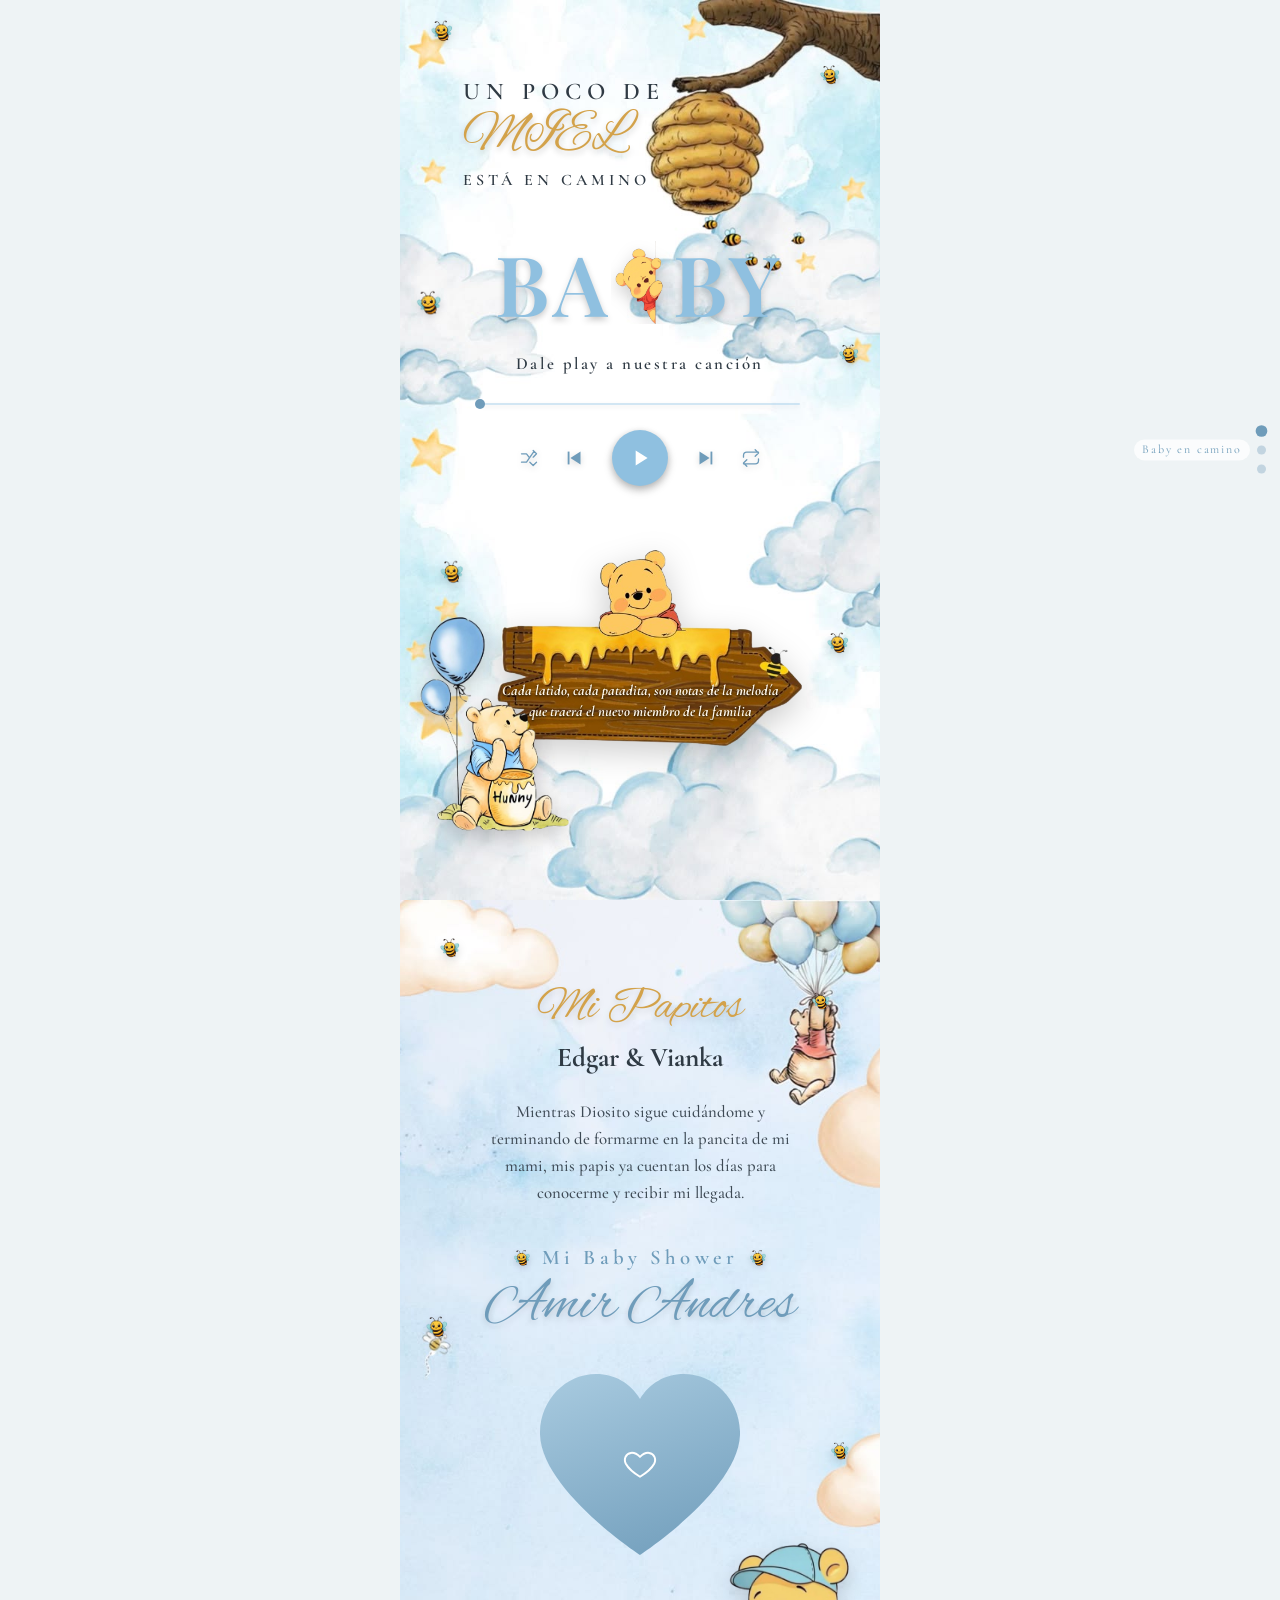
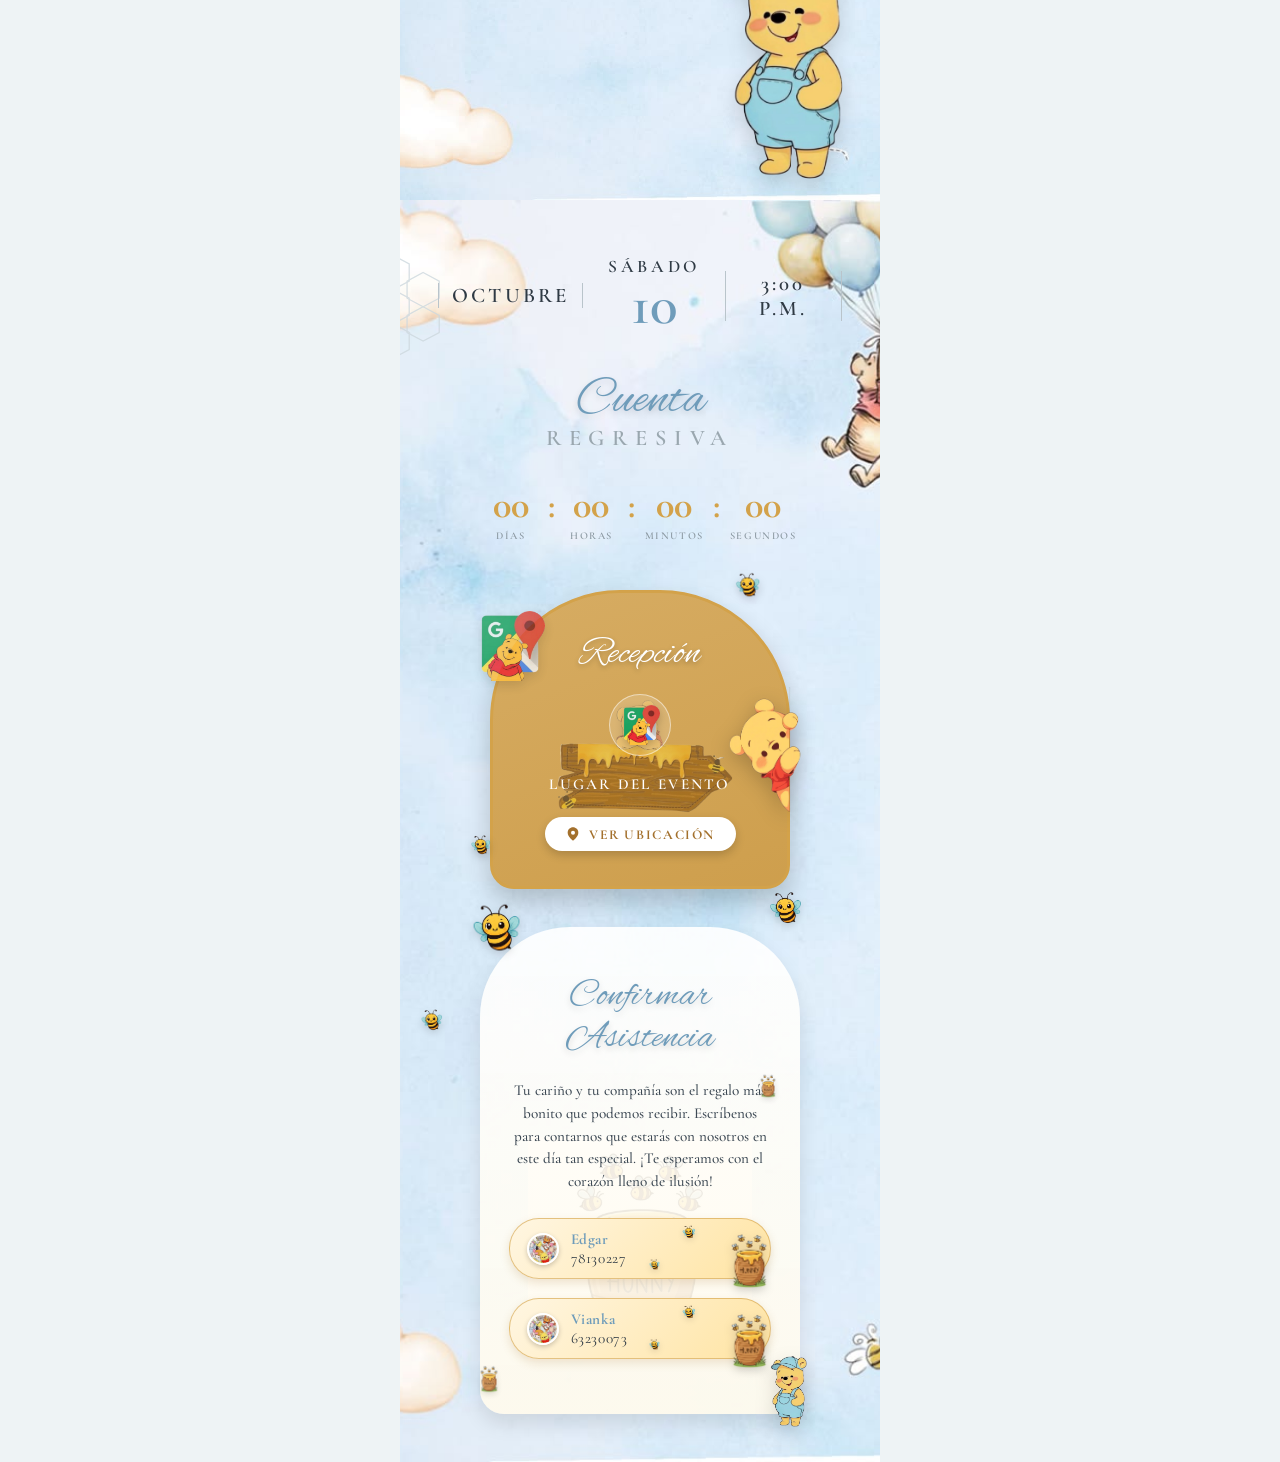
==== commit 3e415b71: "Usar imagenes personalizadas de ubicacion y whatsapp en Recepcion y Confirmar Asistencia Co-Authored" ====
--- a/pagina2.html
+++ b/pagina2.html
@@ -212,12 +212,10 @@
 
                     <p class="p4-recepcion-titulo">Recepción</p>
 
+                    <img class="p4-recepcion-marca" src="img/ubicacion-removebg-preview.png" alt="">
+
                     <div class="p4-pin-marco">
-                        <svg class="p4-pin" viewBox="0 0 24 24" width="30" height="30">
-                            <path d="M12 2C7.6 2 4 5.6 4 10c0 6 8 12 8 12s8-6 8-12c0-4.4-3.6-8-8-8z"
-                                fill="#ffffff" />
-                            <circle cx="12" cy="10" r="3" fill="#a3702c" />
-                        </svg>
+                        <img class="p4-pin" src="img/ubicacion-removebg-preview.png" alt="Ubicación">
                     </div>
 
                     <p class="p4-recepcion-texto">LUGAR DEL EVENTO</p>
@@ -252,11 +250,7 @@
                         <a class="p4-whatsapp"
                             href="https://wa.me/59178130227?text=%C2%A1Hola!%20%F0%9F%92%99%20Confirmo%20con%20mucho%20cari%C3%B1o%20mi%20asistencia%20al%20Baby%20Shower%20de%20Amir%20Andres.%20%C2%A1Ah%C3%AD%20estar%C3%A9!%20%F0%9F%A7%B8%F0%9F%8D%AF"
                             target="_blank" rel="noopener">
-                            <svg class="p4-whatsapp-icono" viewBox="0 0 24 24" width="18" height="18">
-                                <path
-                                    d="M12 2a10 10 0 0 0-8.6 15.1L2 22l5.1-1.3A10 10 0 1 0 12 2zm0 18.2a8.2 8.2 0 0 1-4.2-1.2l-.3-.2-3 .8.8-2.9-.2-.3A8.2 8.2 0 1 1 12 20.2zm4.5-6.1c-.2-.1-1.5-.7-1.7-.8-.2-.1-.4-.1-.6.1-.2.2-.7.8-.8 1-.2.2-.3.2-.5.1-.2-.1-1-.4-1.9-1.2-.7-.6-1.2-1.4-1.3-1.6-.1-.2 0-.4.1-.5.1-.1.2-.3.4-.4.1-.1.2-.2.2-.4.1-.2 0-.3 0-.4-.1-.1-.6-1.4-.8-1.9-.2-.5-.4-.4-.6-.4h-.5c-.2 0-.4.1-.6.3-.2.2-.8.8-.8 1.9s.8 2.2.9 2.4c.1.2 1.6 2.5 4 3.5.6.2 1 .4 1.3.5.6.2 1.1.1 1.5.1.5-.1 1.5-.6 1.7-1.2.2-.6.2-1.1.1-1.2-.1-.1-.2-.2-.4-.3z"
-                                    fill="currentColor" />
-                            </svg>
+                            <img class="p4-whatsapp-icono" src="img/whatsapp-removebg-preview.png" alt="WhatsApp">
                             <span>
                                 <strong>Edgar</strong>
                                 78130227
@@ -271,11 +265,7 @@
                         <a class="p4-whatsapp"
                             href="https://wa.me/59163230073?text=%C2%A1Hola!%20%F0%9F%92%99%20Confirmo%20con%20mucho%20cari%C3%B1o%20mi%20asistencia%20al%20Baby%20Shower%20de%20Amir%20Andres.%20%C2%A1Ah%C3%AD%20estar%C3%A9!%20%F0%9F%A7%B8%F0%9F%8D%AF"
                             target="_blank" rel="noopener">
-                            <svg class="p4-whatsapp-icono" viewBox="0 0 24 24" width="18" height="18">
-                                <path
-                                    d="M12 2a10 10 0 0 0-8.6 15.1L2 22l5.1-1.3A10 10 0 1 0 12 2zm0 18.2a8.2 8.2 0 0 1-4.2-1.2l-.3-.2-3 .8.8-2.9-.2-.3A8.2 8.2 0 1 1 12 20.2zm4.5-6.1c-.2-.1-1.5-.7-1.7-.8-.2-.1-.4-.1-.6.1-.2.2-.7.8-.8 1-.2.2-.3.2-.5.1-.2-.1-1-.4-1.9-1.2-.7-.6-1.2-1.4-1.3-1.6-.1-.2 0-.4.1-.5.1-.1.2-.3.4-.4.1-.1.2-.2.2-.4.1-.2 0-.3 0-.4-.1-.1-.6-1.4-.8-1.9-.2-.5-.4-.4-.6-.4h-.5c-.2 0-.4.1-.6.3-.2.2-.8.8-.8 1.9s.8 2.2.9 2.4c.1.2 1.6 2.5 4 3.5.6.2 1 .4 1.3.5.6.2 1.1.1 1.5.1.5-.1 1.5-.6 1.7-1.2.2-.6.2-1.1.1-1.2-.1-.1-.2-.2-.4-.3z"
-                                    fill="currentColor" />
-                            </svg>
+                            <img class="p4-whatsapp-icono" src="img/whatsapp-removebg-preview.png" alt="WhatsApp">
                             <span>
                                 <strong>Vianka</strong>
                                 63230073
--- a/css/pagina4.css
+++ b/css/pagina4.css
@@ -160,11 +160,12 @@
   position: relative;
   width: 84%;
   max-width: 300px;
-  margin-top: 4.4rem;
+  margin-top: 3rem;
   padding: 2.6rem 1.6rem 2.2rem;
   background:
-    linear-gradient(160deg, rgba(196, 145, 58, 0.82), rgba(163, 110, 40, 0.9)),
-    url("../img/fondo.jpg") center/cover;
+    linear-gradient(160deg, rgba(212, 172, 104, 0.4), rgba(196, 145, 58, 0.5)),
+    url("../img/nombre-removebg-preview.png") center 60% / 78% no-repeat,
+    #d8ac5f;
   border: 3px solid #d3a24a;
   border-radius: 130px 130px 24px 24px;
   box-shadow: 0 12px 26px rgba(0, 0, 0, 0.2);
@@ -173,11 +174,10 @@
 
 .p4-recepcion-osito {
   position: absolute;
-  top: -13%;
-  left: 50%;
-  transform: translateX(-50%);
-  width: 38%;
-  max-width: 110px;
+  top: 32%;
+  right: -10%;
+  width: 32%;
+  max-width: 94px;
   z-index: 2;
   filter: drop-shadow(0 6px 10px rgba(0, 0, 0, 0.2));
 }
@@ -222,10 +222,25 @@
   background: rgba(255, 255, 255, 0.16);
   border: 1px solid rgba(255, 255, 255, 0.5);
   border-radius: 50%;
+  overflow: hidden;
 }
 
 .p4-pin {
+  width: 40px;
+  height: 40px;
+  object-fit: contain;
   filter: drop-shadow(0 3px 4px rgba(0, 0, 0, 0.2));
+}
+
+.p4-recepcion-marca {
+  position: absolute;
+  top: 6%;
+  left: -6%;
+  width: 30%;
+  max-width: 70px;
+  z-index: 1;
+  opacity: 0.85;
+  filter: drop-shadow(0 4px 6px rgba(0, 0, 0, 0.15));
 }
 
 .p4-recepcion-texto {
@@ -343,11 +358,12 @@
 
 .p4-whatsapp-icono {
   flex-shrink: 0;
-  color: #ffffff;
-  background: #4bb15c;
+  width: 32px;
+  height: 32px;
+  object-fit: cover;
   border-radius: 50%;
-  padding: 6px;
-  box-sizing: content-box;
+  border: 2px solid #ffffff;
+  box-shadow: 0 2px 5px rgba(0, 0, 0, 0.2);
 }
 
 .p4-whatsapp span {
@@ -389,18 +405,24 @@
 }
 
 @keyframes flotar-sutil-a {
-  0%, 100% {
+
+  0%,
+  100% {
     transform: translate(0, 0) rotate(0deg);
   }
+
   50% {
     transform: translate(3px, -4px) rotate(6deg);
   }
 }
 
 @keyframes flotar-sutil-b {
-  0%, 100% {
+
+  0%,
+  100% {
     transform: translate(0, 0) rotate(0deg);
   }
+
   50% {
     transform: translate(-3px, 3px) rotate(-6deg);
   }
@@ -445,4 +467,4 @@
   max-width: 56px;
   z-index: 1;
   filter: drop-shadow(0 8px 10px rgba(0, 0, 0, 0.15));
-}
+}
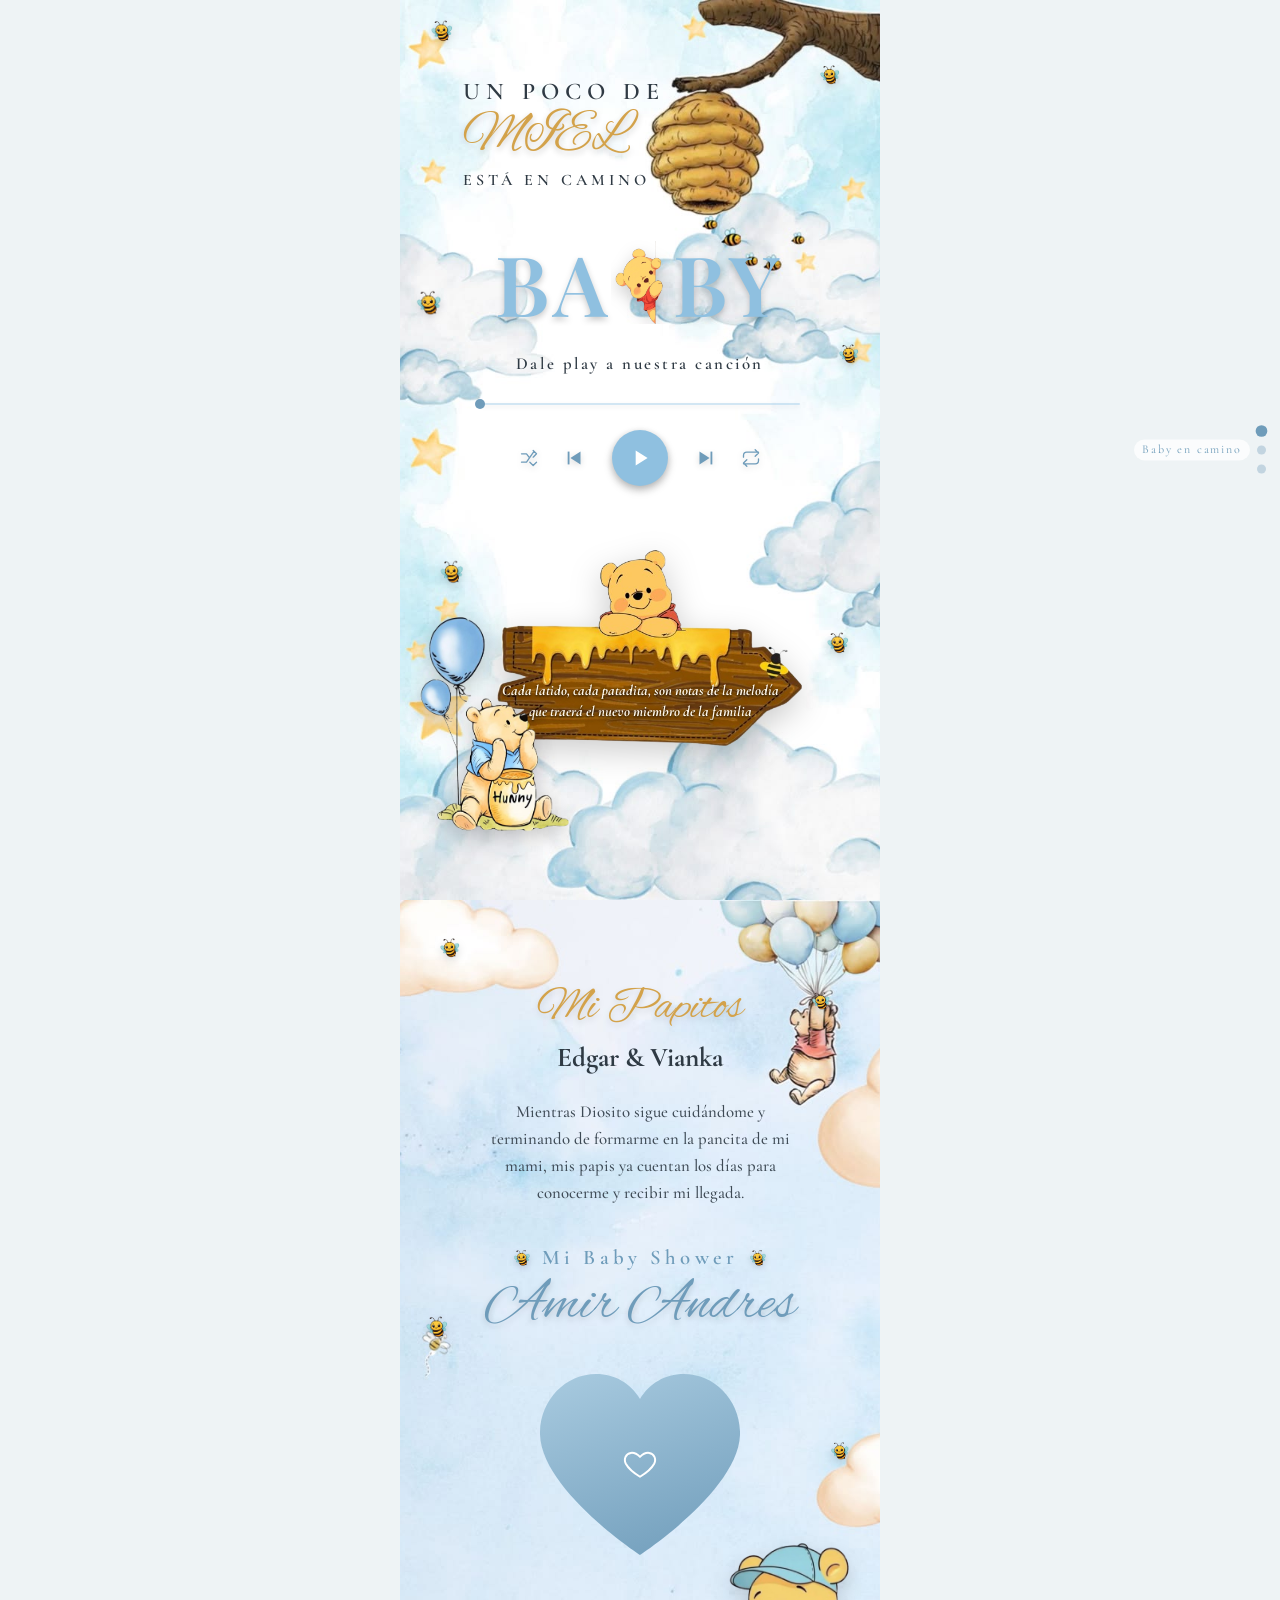
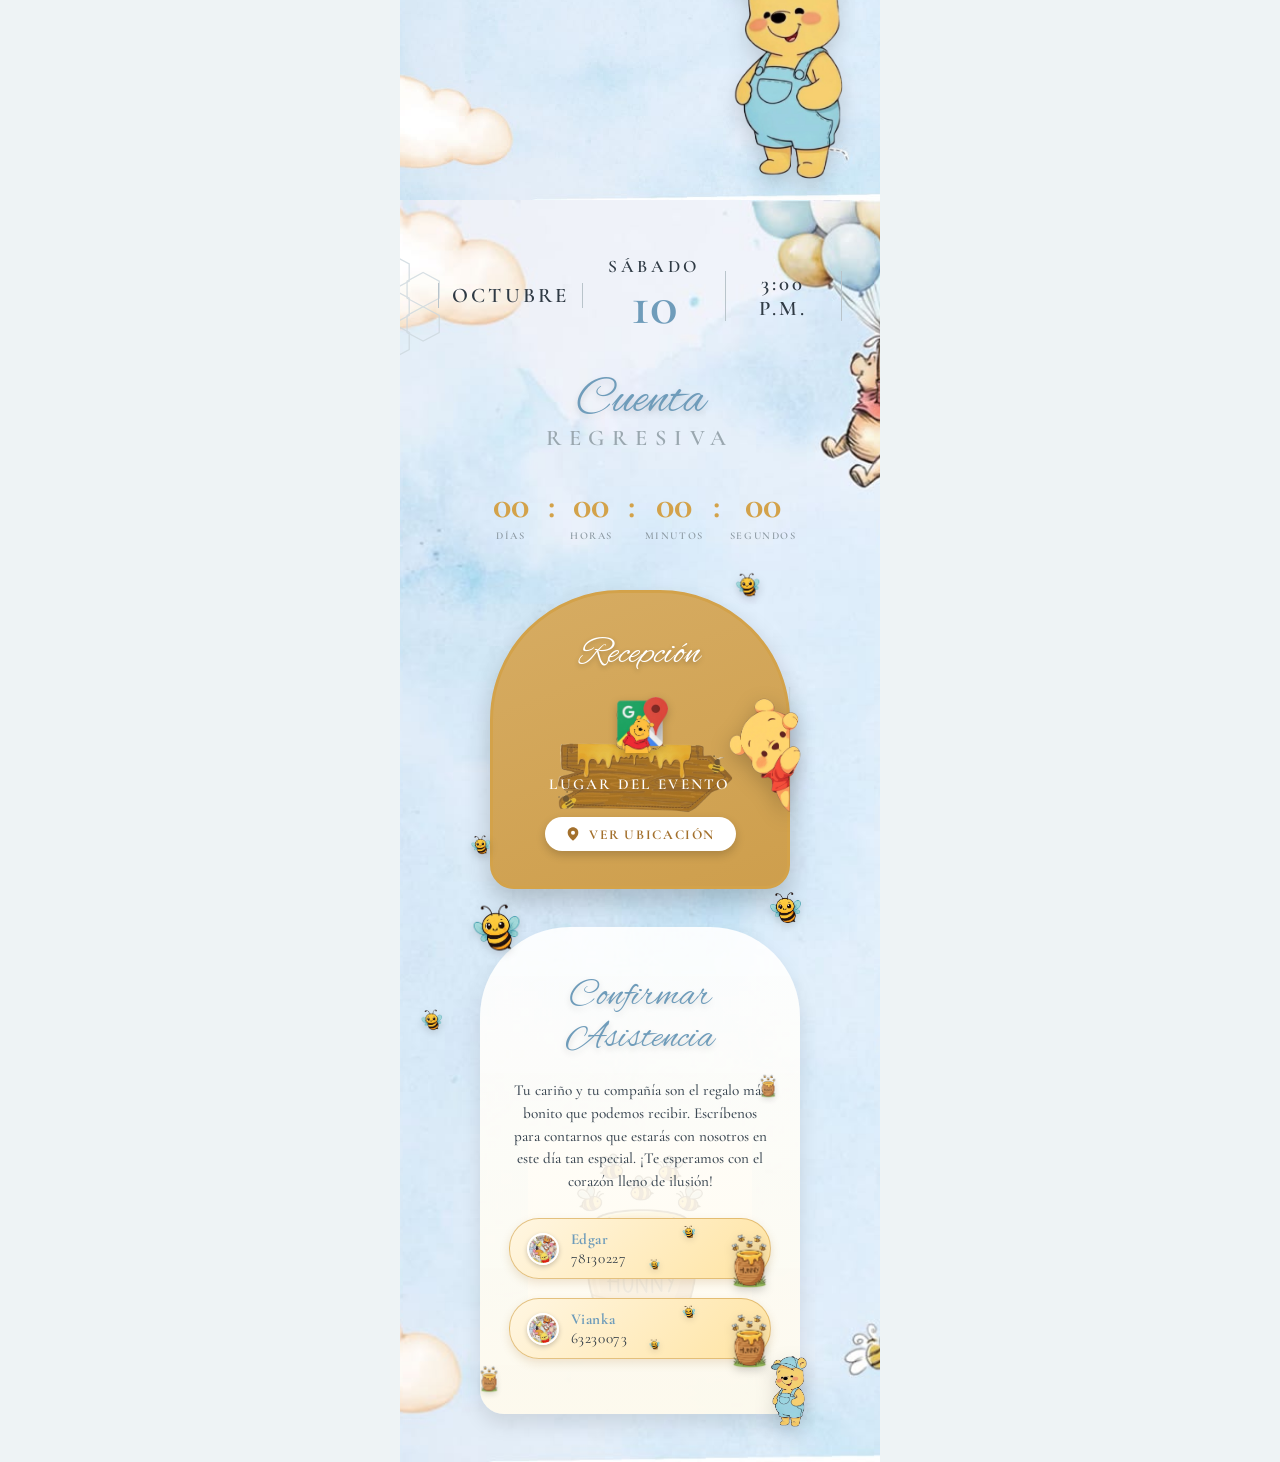
==== commit d918a9ab: "Quitar marca de ubicacion duplicada y el fondo circular del pin Co-Authored-By: Claude Sonnet 5 <nor" ====
--- a/pagina2.html
+++ b/pagina2.html
@@ -212,8 +212,6 @@
 
                     <p class="p4-recepcion-titulo">Recepción</p>
 
-                    <img class="p4-recepcion-marca" src="img/ubicacion-removebg-preview.png" alt="">
-
                     <div class="p4-pin-marco">
                         <img class="p4-pin" src="img/ubicacion-removebg-preview.png" alt="Ubicación">
                     </div>
--- a/css/pagina4.css
+++ b/css/pagina4.css
@@ -219,28 +219,13 @@
   width: 62px;
   height: 62px;
   margin: 1.3rem auto 0;
-  background: rgba(255, 255, 255, 0.16);
-  border: 1px solid rgba(255, 255, 255, 0.5);
-  border-radius: 50%;
-  overflow: hidden;
 }
 
 .p4-pin {
-  width: 40px;
-  height: 40px;
+  width: 56px;
+  height: 56px;
   object-fit: contain;
   filter: drop-shadow(0 3px 4px rgba(0, 0, 0, 0.2));
-}
-
-.p4-recepcion-marca {
-  position: absolute;
-  top: 6%;
-  left: -6%;
-  width: 30%;
-  max-width: 70px;
-  z-index: 1;
-  opacity: 0.85;
-  filter: drop-shadow(0 4px 6px rgba(0, 0, 0, 0.15));
 }
 
 .p4-recepcion-texto {
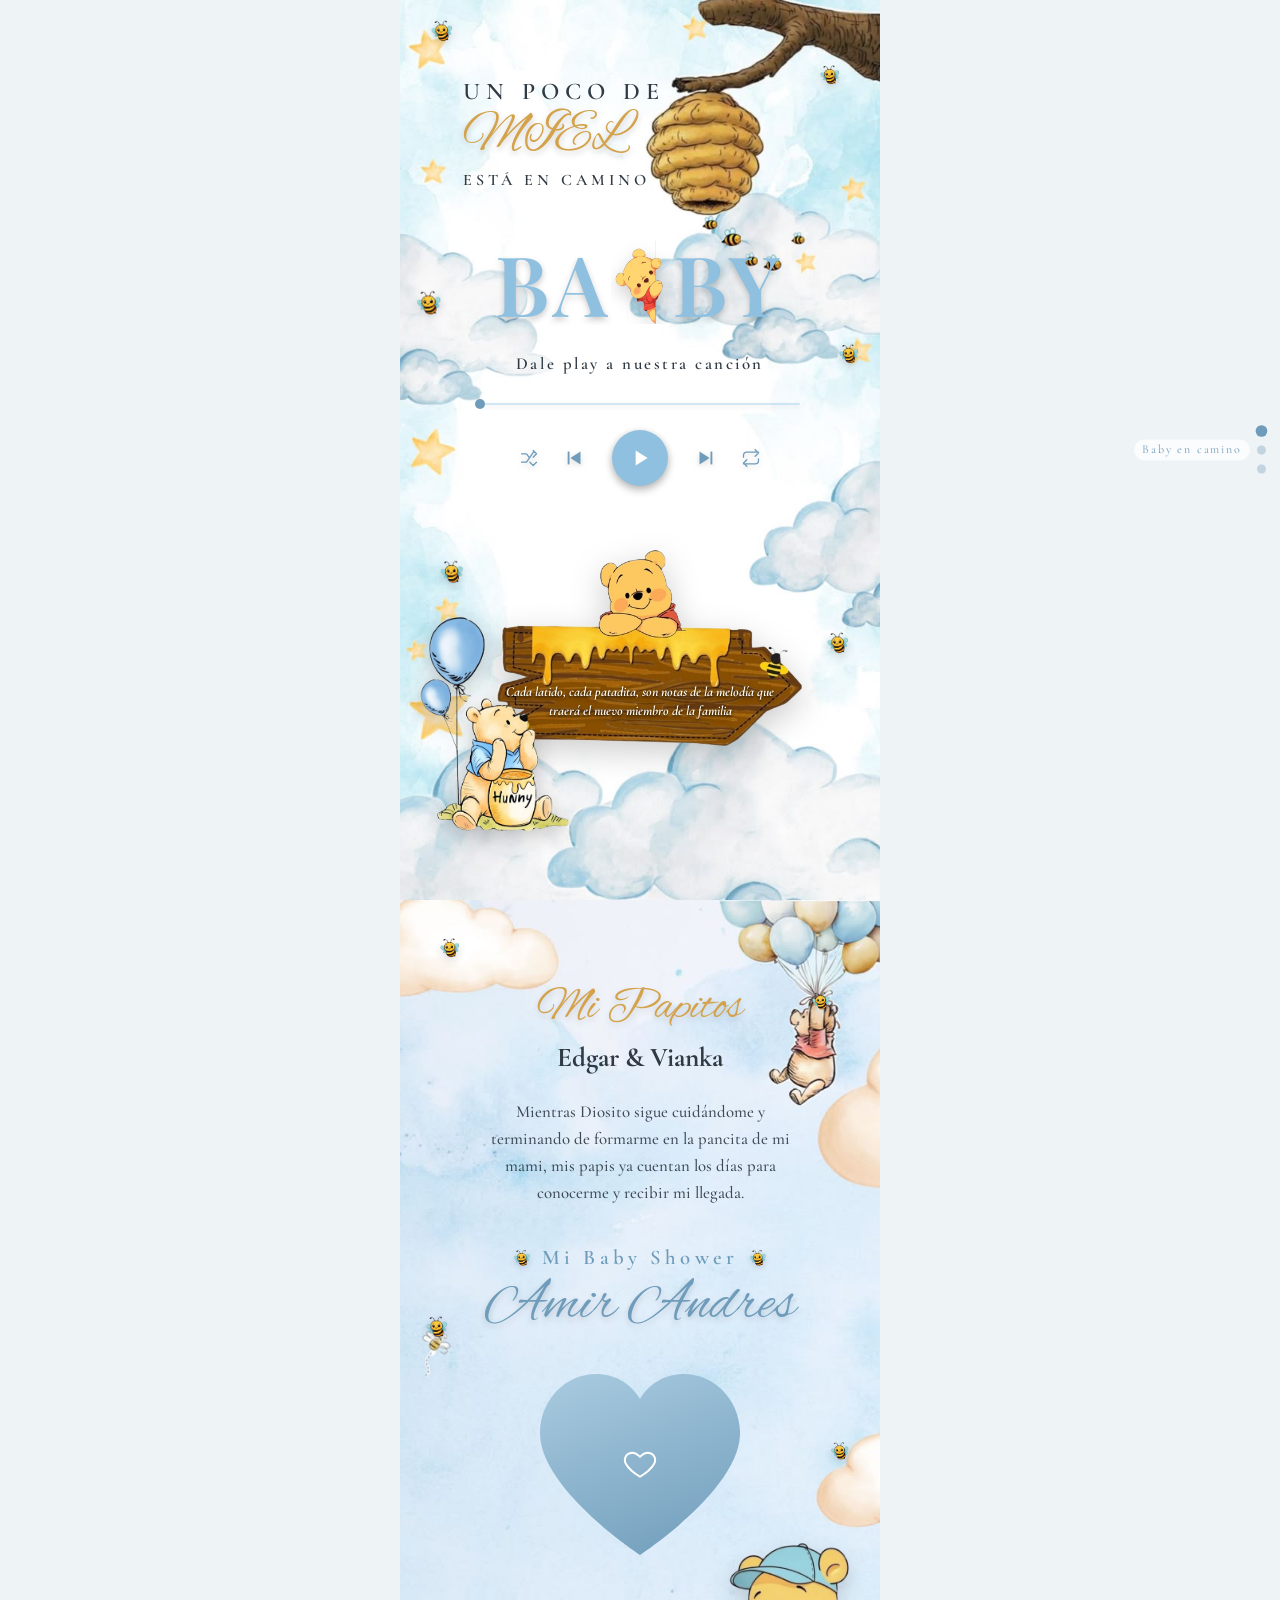
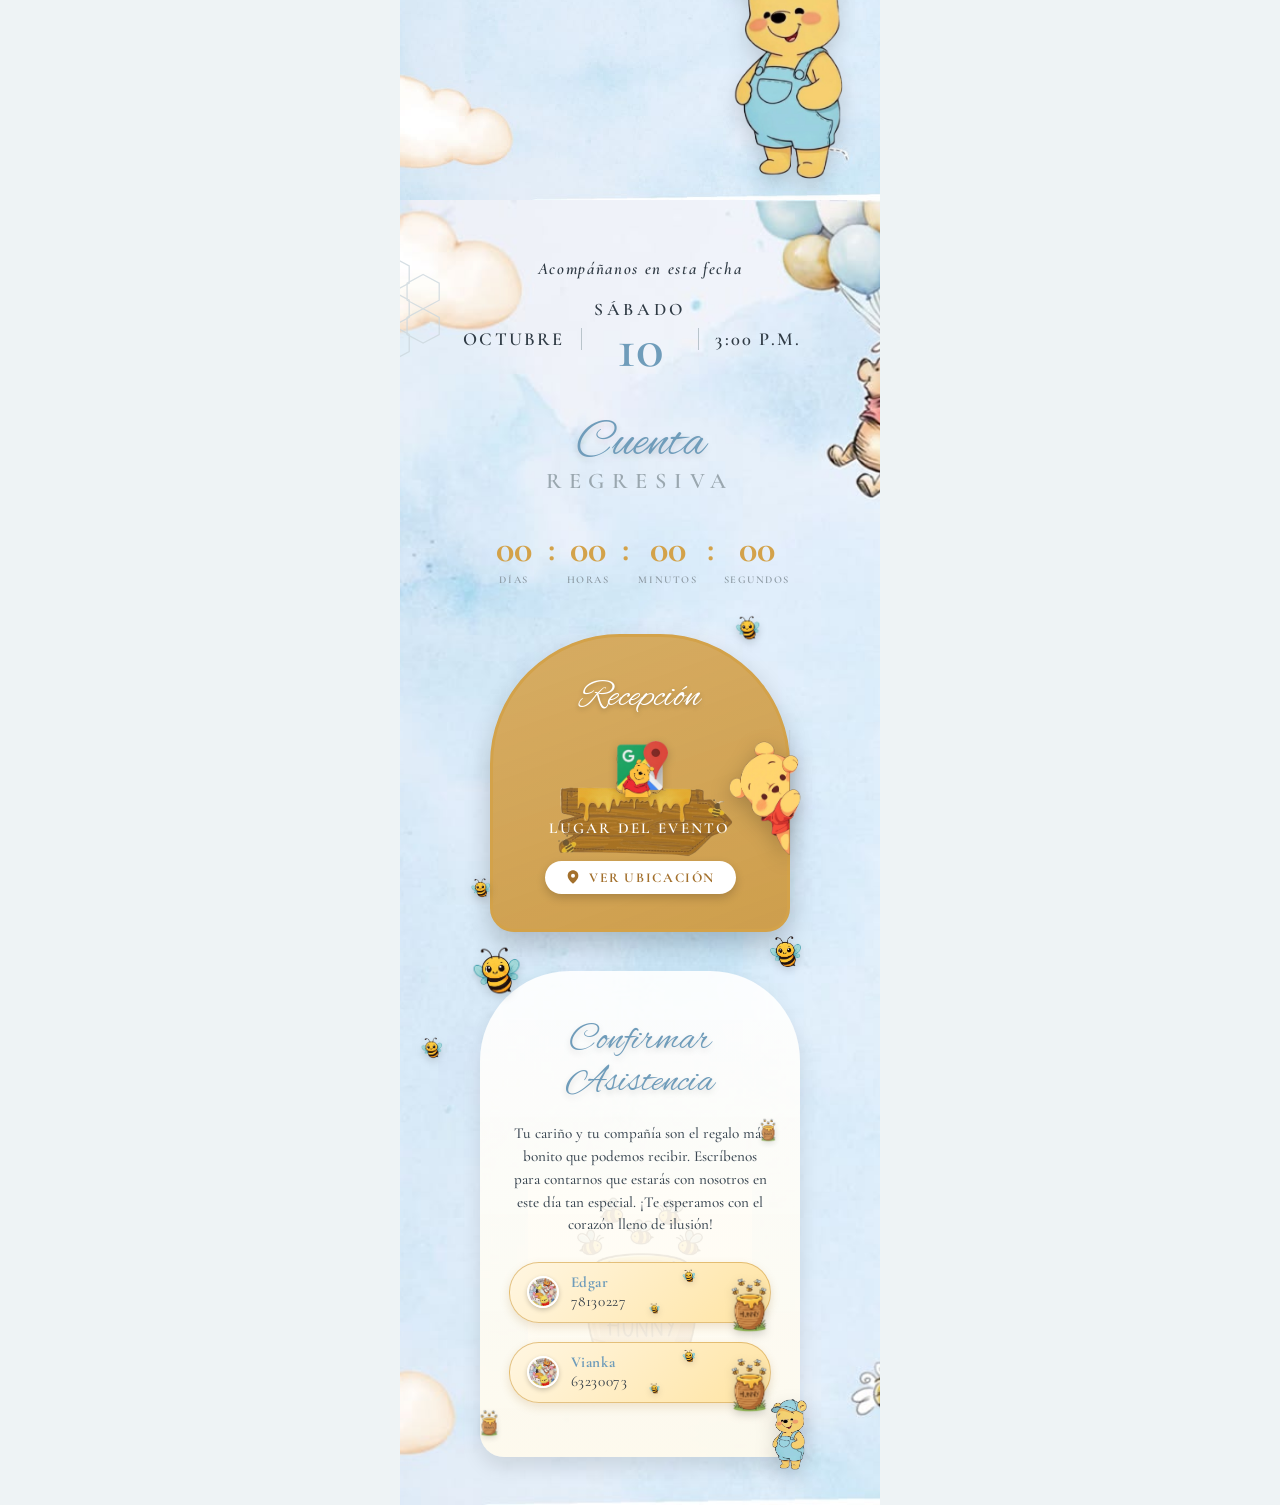
==== commit e67b4fb5: "Corregir texto apretado del letrero y centrado de la fila de fecha El texto del letrero de miel usab" ====
--- a/pagina2.html
+++ b/pagina2.html
@@ -164,6 +164,8 @@
             <img class="p4-abeja" src="img/abeja-removebg-preview.png" alt="">
 
             <div class="pagina4-contenido">
+                <p class="p4-acompananos">Acompáñanos en esta fecha</p>
+
                 <div class="p4-fecha">
                     <div class="p4-fecha-mes">
                         <span>OCTUBRE</span>
--- a/css/pagina2.css
+++ b/css/pagina2.css
@@ -83,6 +83,21 @@
   filter: drop-shadow(0 6px 8px rgba(0, 0, 0, 0.18));
 }
 
+@media (max-width: 360px) {
+  .p2-baby-wrap {
+    font-size: 4rem;
+  }
+
+  .p2-miel span {
+    font-size: 2.7rem;
+  }
+
+  .p2-miel-pre,
+  .p2-pretitulo {
+    font-size: 0.85rem;
+  }
+}
+
 .pagina2 .abeja {
   position: absolute;
   z-index: 3;
@@ -285,9 +300,9 @@
 
 .p2-versiculo-capa {
   position: absolute;
-  left: 14%;
+  left: 16%;
   top: 56%;
-  width: 72%;
+  width: 68%;
   bottom: 8%;
   display: flex;
   align-items: center;
@@ -298,8 +313,8 @@
 .p2-versiculo-texto {
   font-family: 'Cormorant Garamond', serif;
   font-style: italic;
-  font-size: 0.92rem;
-  line-height: 1.45;
+  font-size: clamp(0.6rem, 3vw, 0.85rem);
+  line-height: 1.4;
   color: #fff9ec;
   font-weight: 700;
   text-shadow:
--- a/css/pagina4.css
+++ b/css/pagina4.css
@@ -54,31 +54,54 @@
   }
 }
 
+.p4-acompananos {
+  font-family: 'Cormorant Garamond', serif;
+  font-size: 1.05rem;
+  letter-spacing: 0.1em;
+  font-style: italic;
+  color: #2f3a44;
+  font-weight: 600;
+  text-align: center;
+  margin-bottom: 1.4rem;
+}
+
 .p4-fecha {
-  display: flex;
-  align-items: center;
-  justify-content: center;
-  gap: 1.6rem;
+  display: grid;
+  grid-template-columns: 1fr auto 1fr;
+  align-items: center;
   width: 100%;
 }
 
 .p4-fecha-mes,
 .p4-fecha-hora {
   font-family: 'Cormorant Garamond', serif;
-  font-size: 1.3rem;
-  letter-spacing: 0.15em;
+  font-size: 1.15rem;
+  letter-spacing: 0.12em;
   color: #2f3a44;
   font-weight: 600;
+}
+
+.p4-fecha-mes {
+  justify-self: end;
+  padding-right: 1rem;
+  border-right: 1px solid #b9c4cb;
+  text-align: right;
+}
+
+.p4-fecha-hora {
+  justify-self: start;
+  padding-left: 1rem;
+  border-left: 1px solid #b9c4cb;
+  text-align: left;
+}
+
+.p4-fecha-dia {
+  display: flex;
+  flex-direction: column;
+  align-items: center;
+  justify-self: center;
+  line-height: 1;
   padding: 0 0.8rem;
-  border-left: 1px solid #b9c4cb;
-  border-right: 1px solid #b9c4cb;
-}
-
-.p4-fecha-dia {
-  display: flex;
-  flex-direction: column;
-  align-items: center;
-  line-height: 1;
 }
 
 .p4-fecha-dia-nombre {
@@ -121,13 +144,38 @@
   justify-content: center;
   gap: 0.6rem;
   margin-top: 2.2rem;
+  width: 100%;
 }
 
 .p4-bloque {
   display: flex;
   flex-direction: column;
   align-items: center;
-  min-width: 3.4rem;
+  min-width: 3rem;
+}
+
+@media (max-width: 360px) {
+  .p4-contador {
+    gap: 0.35rem;
+  }
+
+  .p4-bloque {
+    min-width: 2.5rem;
+  }
+
+  .p4-numero,
+  .p4-separador {
+    font-size: 1.9rem;
+  }
+
+  .p4-etiqueta {
+    font-size: 0.55rem;
+    letter-spacing: 0.08em;
+  }
+
+  .p4-fecha-dia-numero {
+    font-size: 3rem;
+  }
 }
 
 .p4-numero {
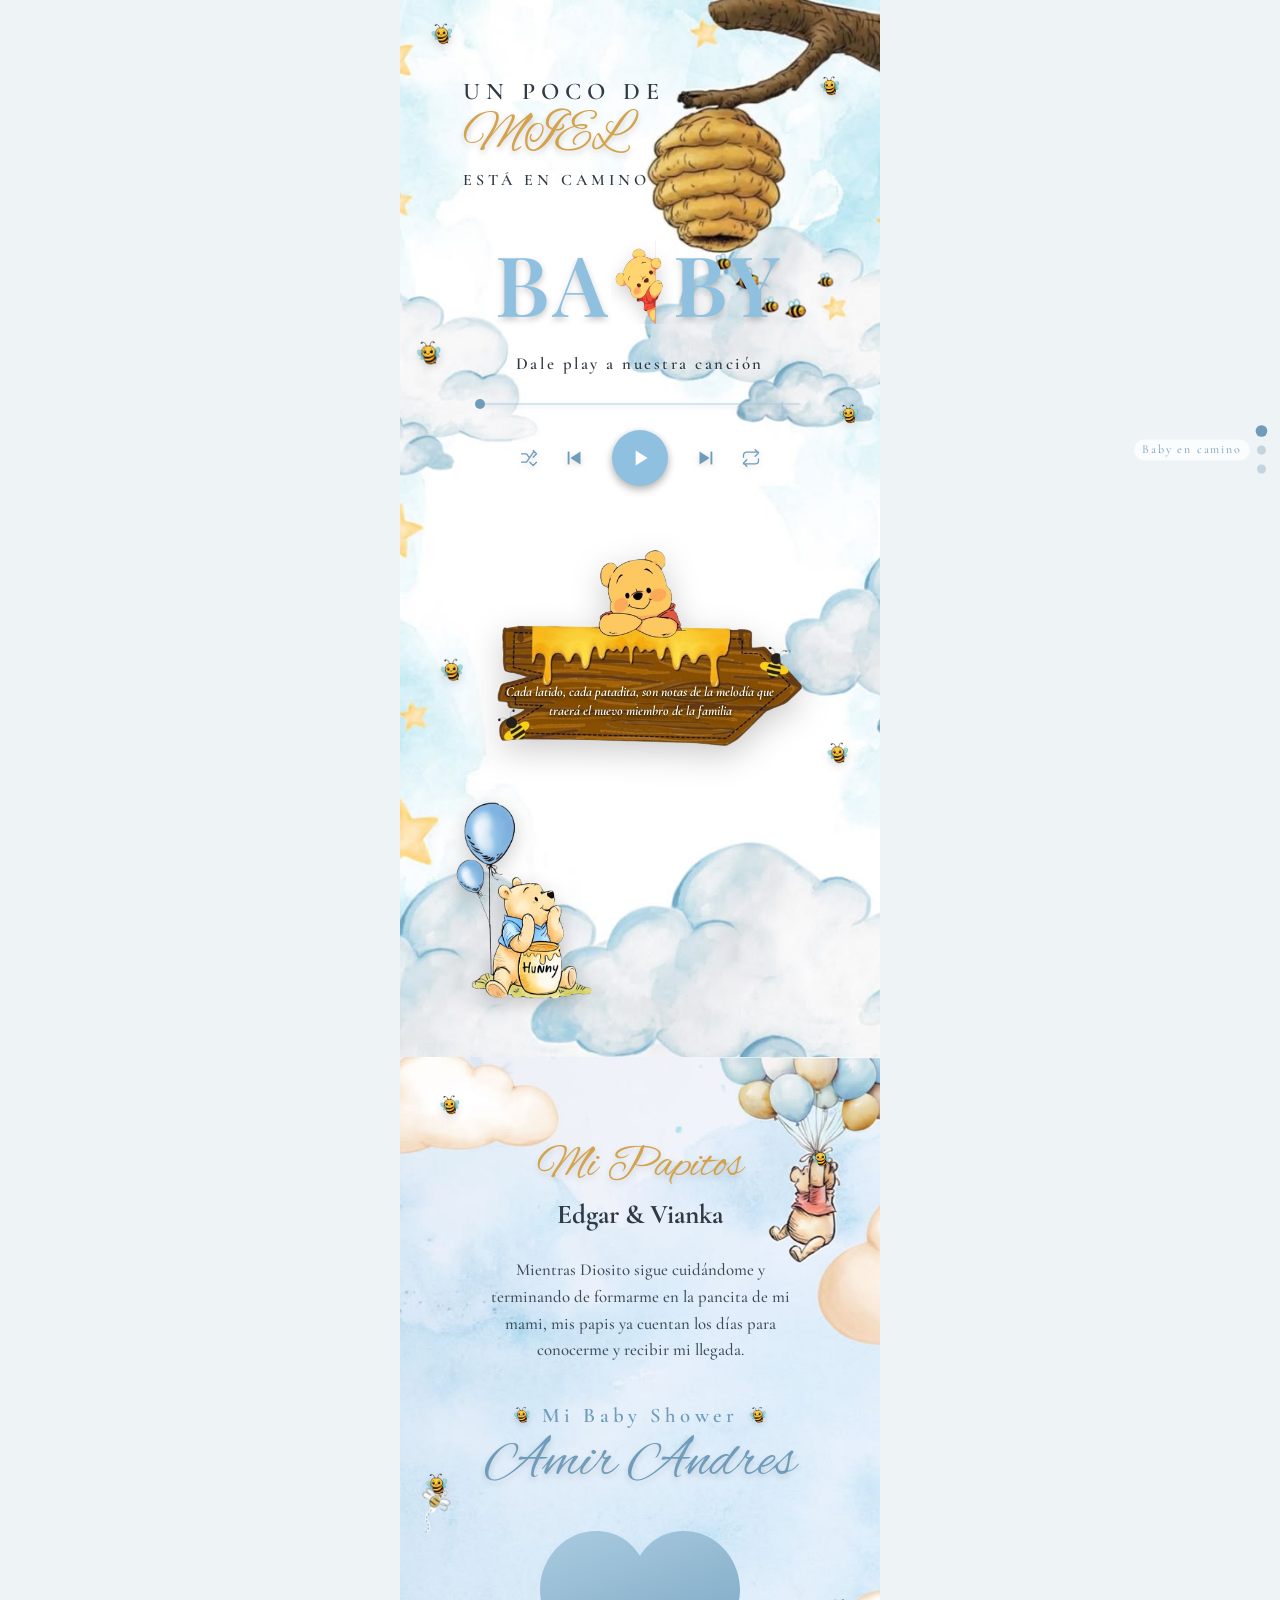
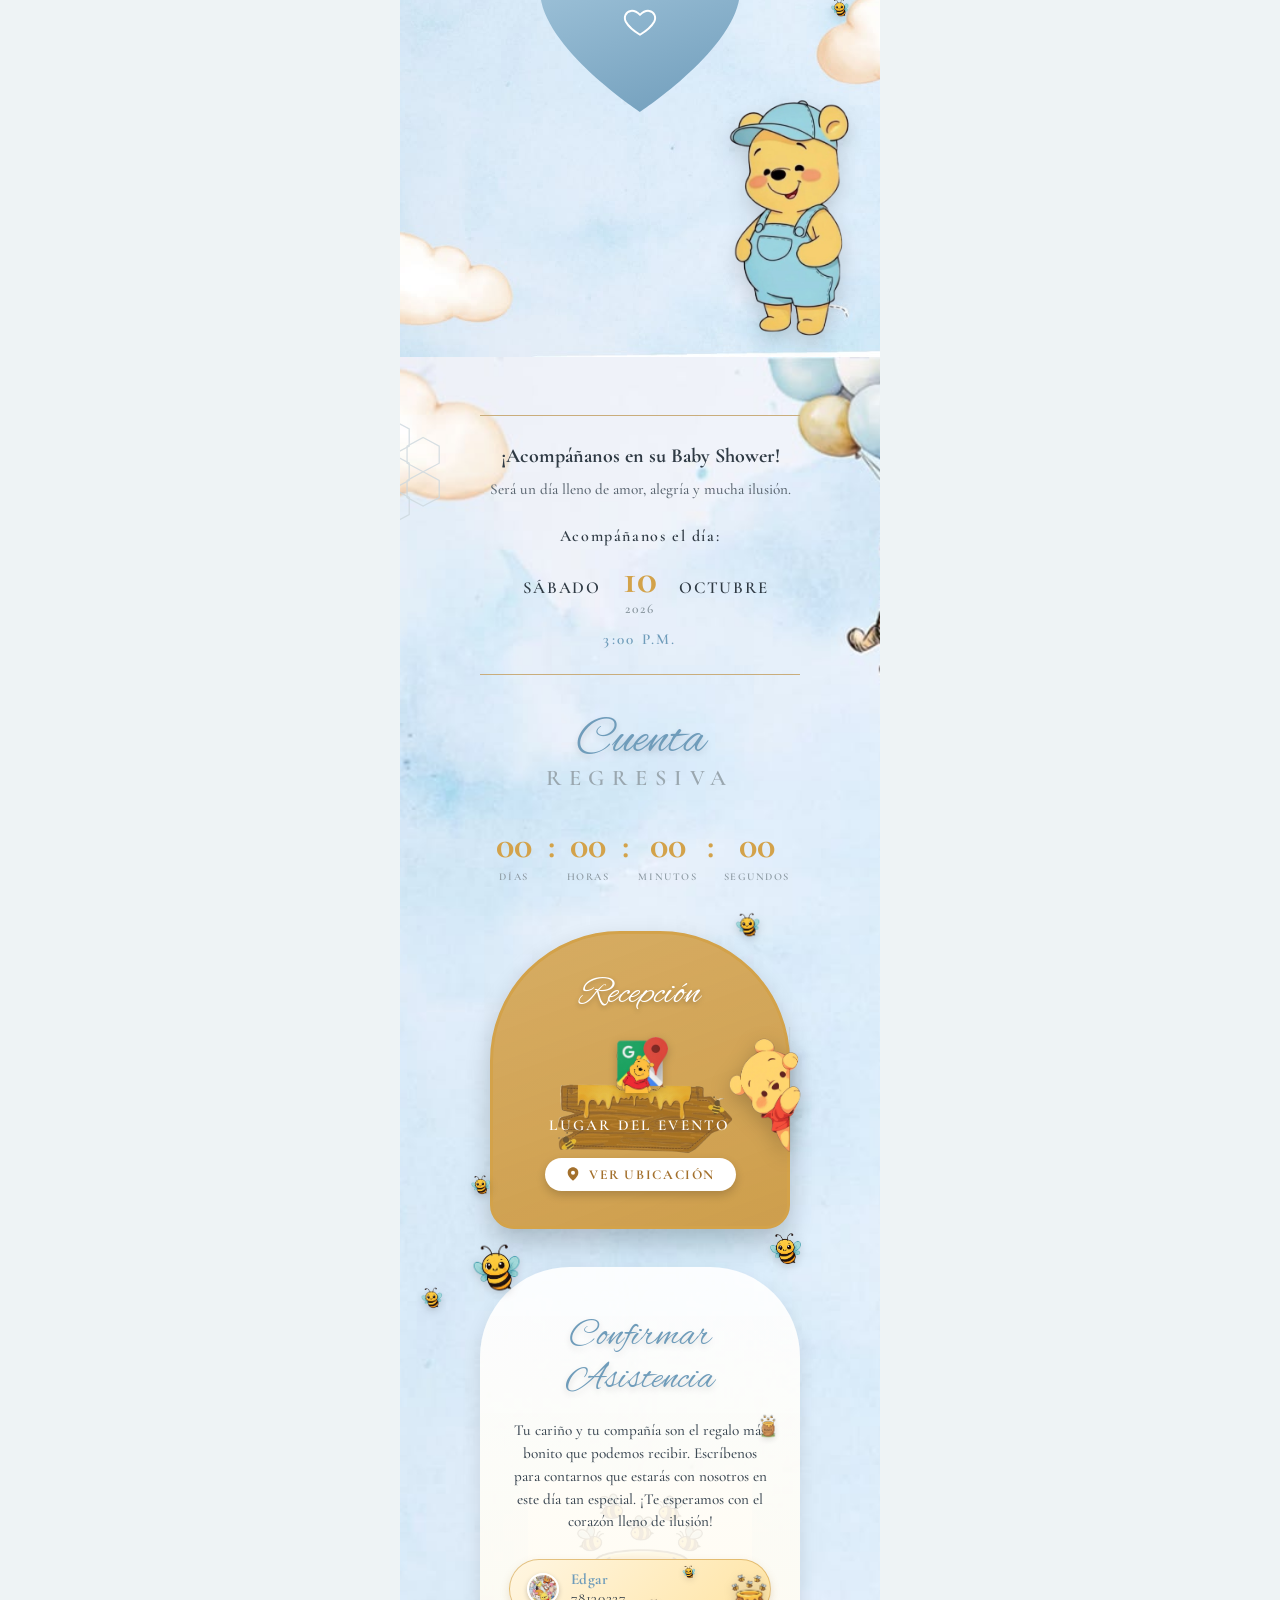
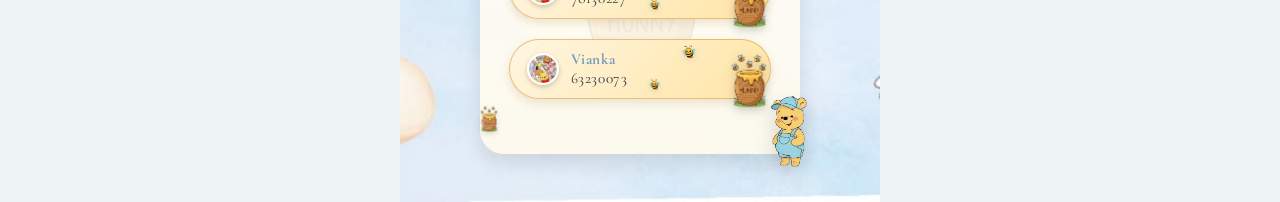
==== commit a9d7d5cb: "Corregir superposicion del osito y rediseñar el bloque de fecha El osito pasa de absoluto (superpues" ====
--- a/pagina2.html
+++ b/pagina2.html
@@ -164,18 +164,25 @@
             <img class="p4-abeja" src="img/abeja-removebg-preview.png" alt="">
 
             <div class="pagina4-contenido">
-                <p class="p4-acompananos">Acompáñanos en esta fecha</p>
-
-                <div class="p4-fecha">
-                    <div class="p4-fecha-mes">
-                        <span>OCTUBRE</span>
-                    </div>
-                    <div class="p4-fecha-dia">
-                        <span class="p4-fecha-dia-nombre">SÁBADO</span>
-                        <span class="p4-fecha-dia-numero">10</span>
-                    </div>
-                    <div class="p4-fecha-hora">
-                        <span>3:00 P.M.</span>
+                <div class="p4-invita">
+                    <p class="p4-invita-titulo">¡Acompáñanos en su Baby Shower!</p>
+                    <p class="p4-invita-texto">Será un día lleno de amor, alegría y mucha ilusión.</p>
+
+                    <div class="p4-fecha-marco">
+                        <p class="p4-fecha-label">Acompáñanos el día:</p>
+
+                        <div class="p4-fecha">
+                            <span class="p4-fecha-dia-nombre">SÁBADO</span>
+
+                            <div class="p4-fecha-dia">
+                                <span class="p4-fecha-dia-numero">10</span>
+                                <span class="p4-fecha-anio">2026</span>
+                            </div>
+
+                            <span class="p4-fecha-mes-nombre">OCTUBRE</span>
+                        </div>
+
+                        <p class="p4-fecha-hora">3:00 P.M.</p>
                     </div>
                 </div>
 
--- a/css/pagina2.css
+++ b/css/pagina2.css
@@ -275,9 +275,10 @@
 }
 
 .p2-osito {
-  position: absolute;
-  left: 4%;
-  bottom: 4%;
+  display: block;
+  align-self: flex-start;
+  margin-left: 4%;
+  margin-top: 1.6rem;
   width: 34%;
   max-width: 150px;
   z-index: 2;
--- a/css/pagina4.css
+++ b/css/pagina4.css
@@ -54,15 +54,41 @@
   }
 }
 
-.p4-acompananos {
-  font-family: 'Cormorant Garamond', serif;
-  font-size: 1.05rem;
+.p4-invita {
+  width: 100%;
+  max-width: 320px;
+  padding: 1.6rem 0.4rem;
+  border-top: 1px solid #c9ad7c;
+  border-bottom: 1px solid #c9ad7c;
+}
+
+.p4-invita-titulo {
+  font-family: 'Cormorant Garamond', serif;
+  font-size: 1.25rem;
+  color: #2f3a44;
+  font-weight: 700;
+  line-height: 1.4;
+}
+
+.p4-invita-texto {
+  font-family: 'Cormorant Garamond', serif;
+  font-size: 0.95rem;
+  color: #5a6570;
+  font-weight: 500;
+  line-height: 1.5;
+  margin-top: 0.5rem;
+}
+
+.p4-fecha-marco {
+  margin-top: 1.6rem;
+}
+
+.p4-fecha-label {
+  font-family: 'Cormorant Garamond', serif;
+  font-size: 1rem;
   letter-spacing: 0.1em;
-  font-style: italic;
   color: #2f3a44;
   font-weight: 600;
-  text-align: center;
-  margin-bottom: 1.4rem;
 }
 
 .p4-fecha {
@@ -70,29 +96,26 @@
   grid-template-columns: 1fr auto 1fr;
   align-items: center;
   width: 100%;
-}
-
-.p4-fecha-mes,
-.p4-fecha-hora {
-  font-family: 'Cormorant Garamond', serif;
-  font-size: 1.15rem;
-  letter-spacing: 0.12em;
+  margin-top: 0.8rem;
+}
+
+.p4-fecha-dia-nombre,
+.p4-fecha-mes-nombre {
+  font-family: 'Cormorant Garamond', serif;
+  font-size: 1.05rem;
+  letter-spacing: 0.1em;
   color: #2f3a44;
   font-weight: 600;
 }
 
-.p4-fecha-mes {
+.p4-fecha-dia-nombre {
   justify-self: end;
-  padding-right: 1rem;
-  border-right: 1px solid #b9c4cb;
-  text-align: right;
-}
-
-.p4-fecha-hora {
+  padding-right: 0.8rem;
+}
+
+.p4-fecha-mes-nombre {
   justify-self: start;
-  padding-left: 1rem;
-  border-left: 1px solid #b9c4cb;
-  text-align: left;
+  padding-left: 0.8rem;
 }
 
 .p4-fecha-dia {
@@ -101,23 +124,32 @@
   align-items: center;
   justify-self: center;
   line-height: 1;
-  padding: 0 0.8rem;
-}
-
-.p4-fecha-dia-nombre {
-  font-family: 'Cormorant Garamond', serif;
-  font-size: 1.1rem;
-  letter-spacing: 0.2em;
-  color: #2f3a44;
-  font-weight: 600;
+  padding: 0 0.6rem;
 }
 
 .p4-fecha-dia-numero {
   font-family: 'Cormorant Garamond', serif;
-  font-size: 3.6rem;
+  font-size: 2.6rem;
+  color: #d3a24a;
+  font-weight: 700;
+}
+
+.p4-fecha-anio {
+  font-family: 'Cormorant Garamond', serif;
+  font-size: 0.85rem;
+  letter-spacing: 0.15em;
+  color: #8b98a1;
+  font-weight: 600;
+  margin-top: 0.1rem;
+}
+
+.p4-fecha-hora {
+  margin-top: 0.9rem;
+  font-family: 'Cormorant Garamond', serif;
+  font-size: 0.95rem;
+  letter-spacing: 0.15em;
   color: #6f9cba;
   font-weight: 600;
-  margin-top: 0.1rem;
 }
 
 .p4-cuenta {
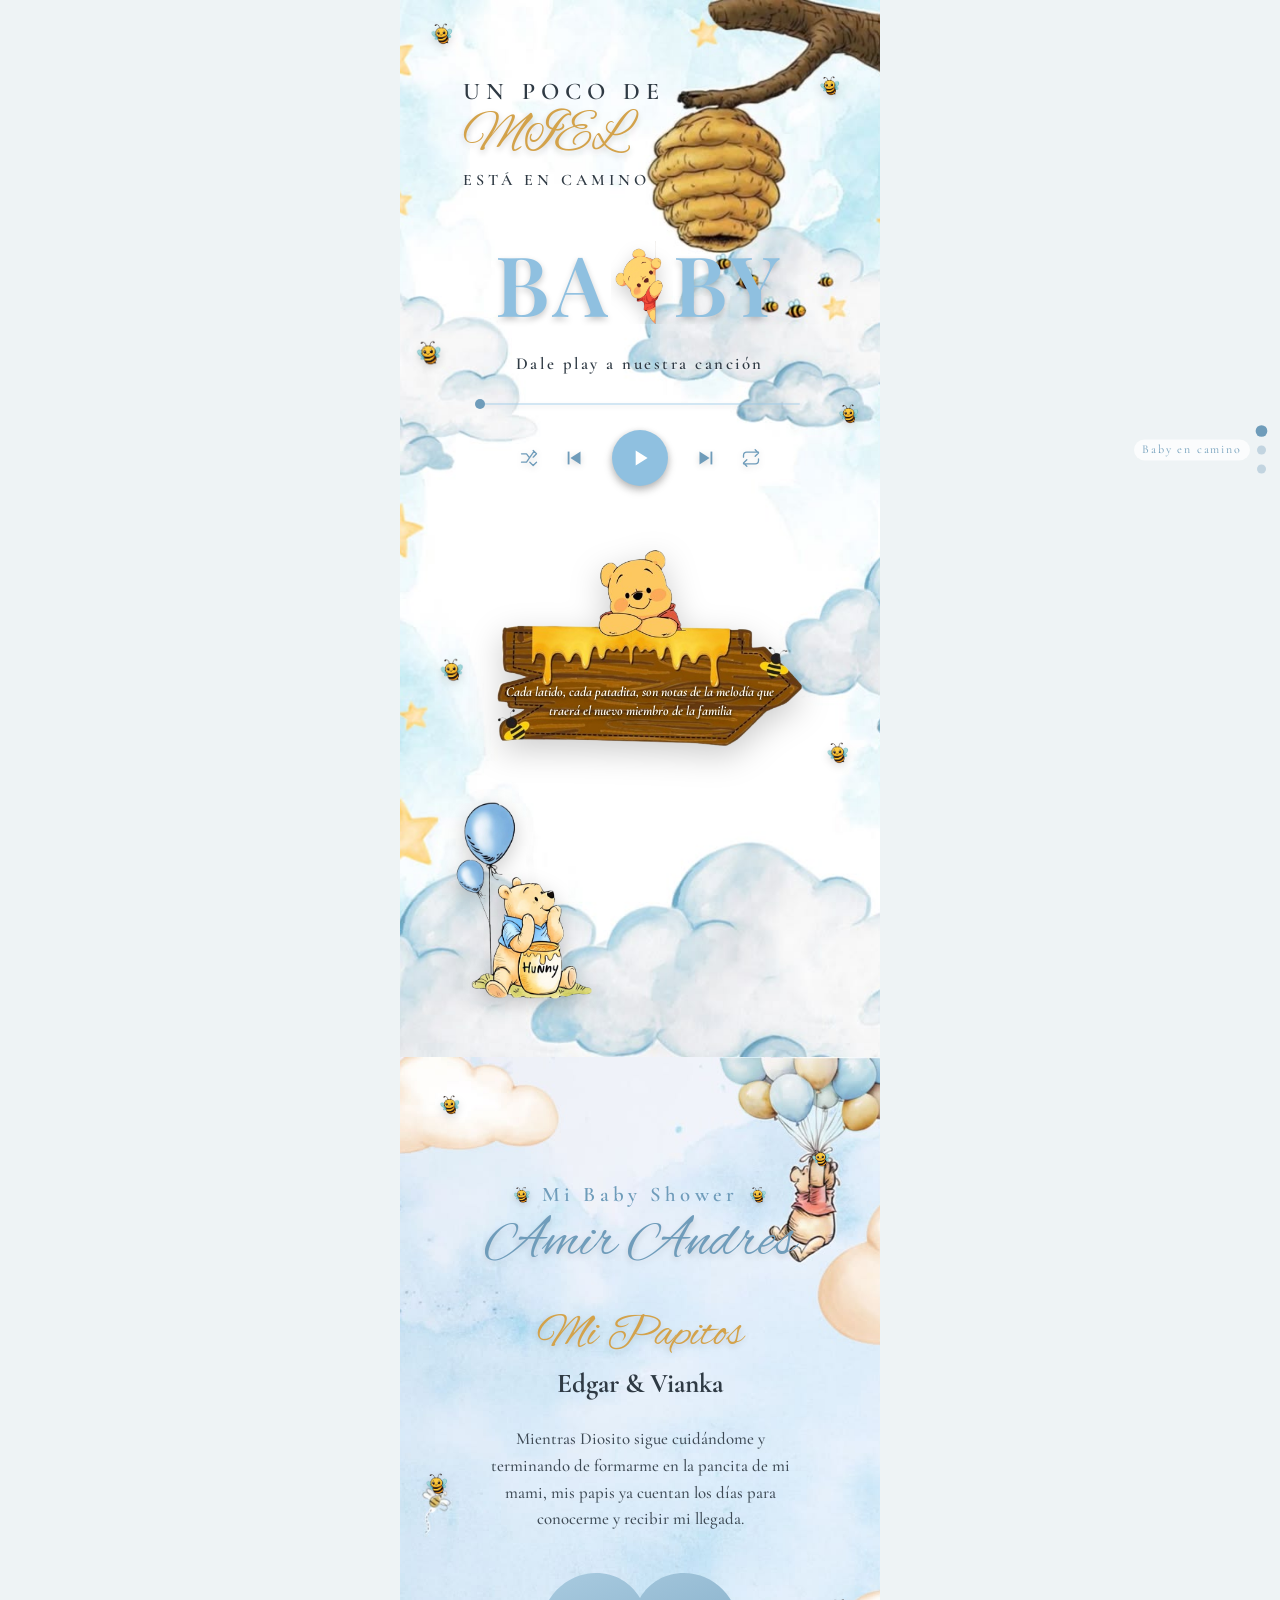
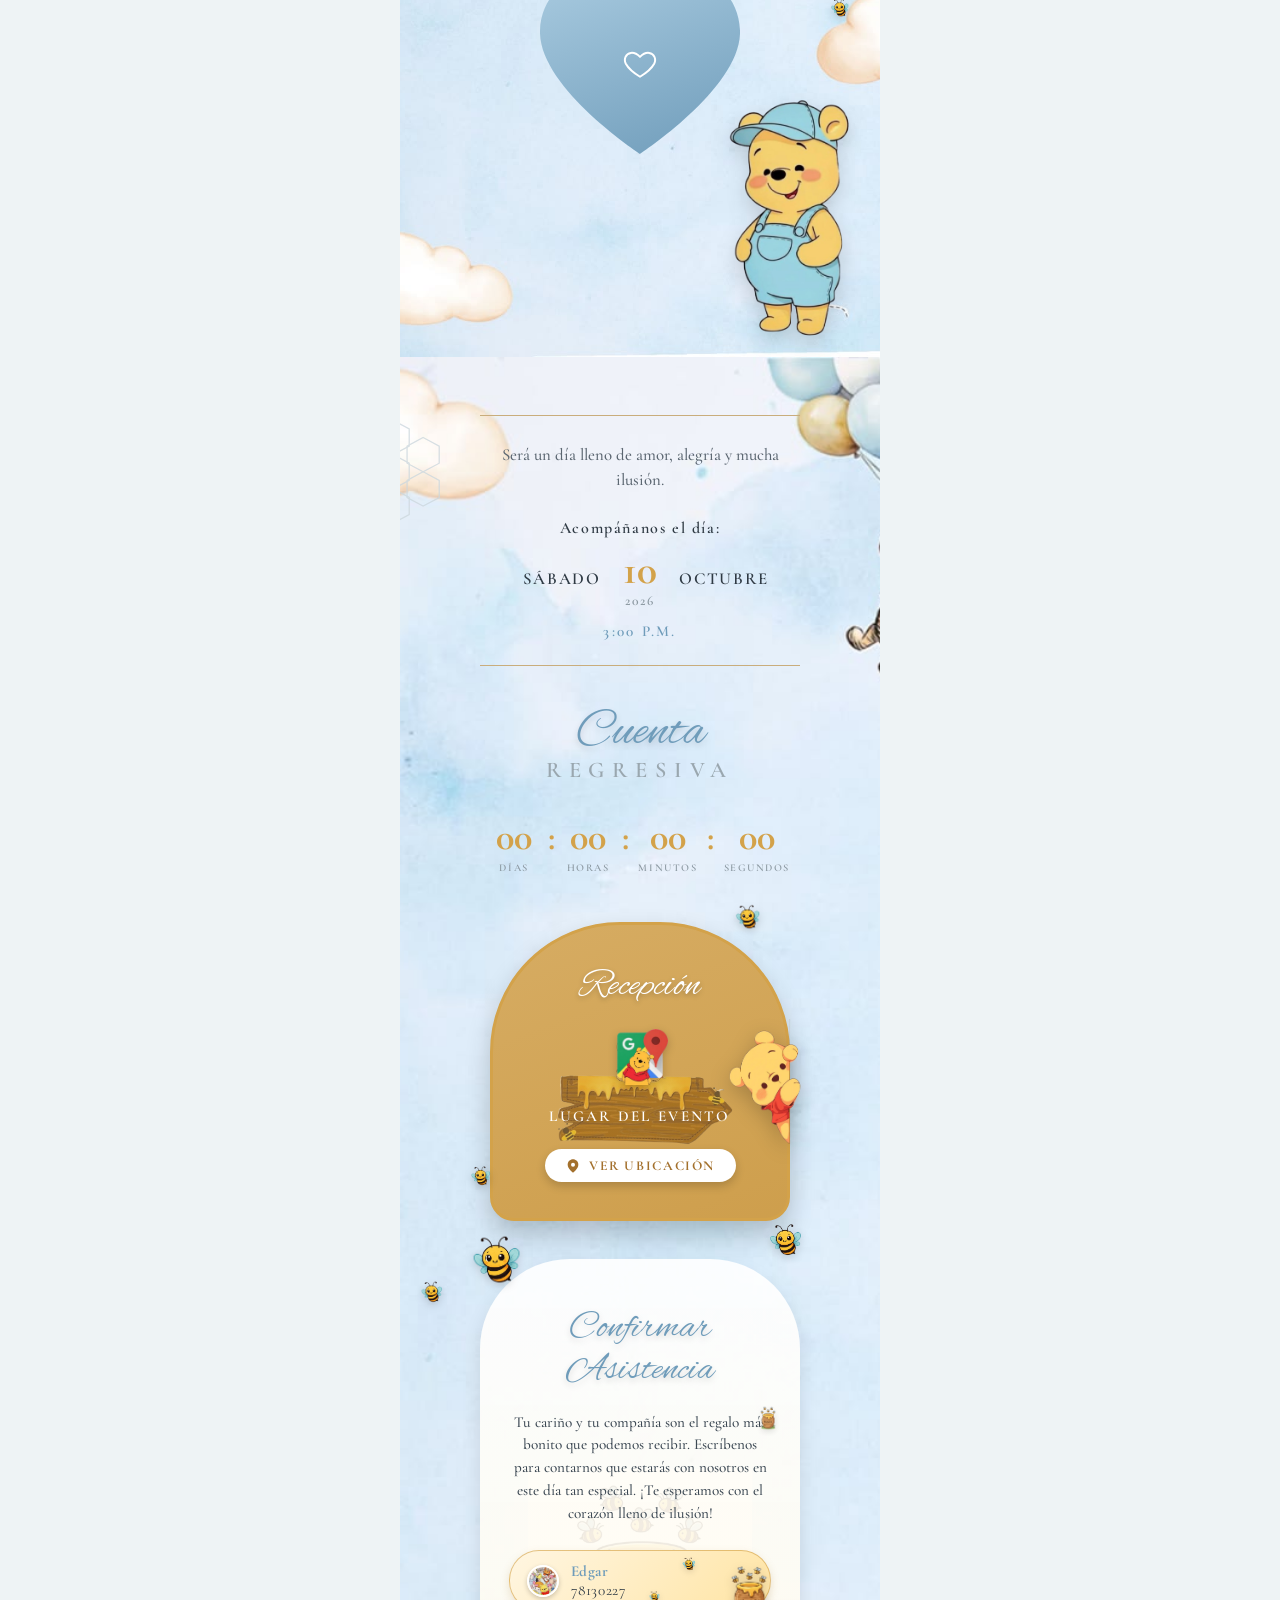
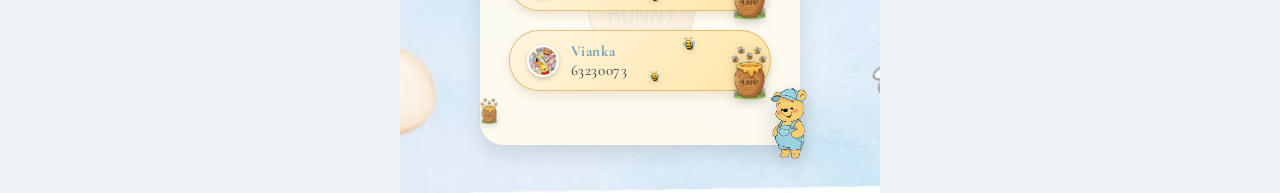
==== commit 25c31c5d: "Arreglar boton atras del navegador, reordenar Mi Papitos y simplificar texto de invitacion - pagesho" ====
--- a/pagina2.html
+++ b/pagina2.html
@@ -116,14 +116,6 @@
             <img class="abeja abeja-4" src="img/abeja-removebg-preview.png" alt="">
 
             <div class="pagina3-contenido">
-                <p class="p3-papitos">Mi Papitos</p>
-                <p class="p3-padres">Edgar &amp; Vianka</p>
-
-                <p class="p3-texto">
-                    Mientras Diosito sigue cuidándome y terminando de formarme en la pancita de mi mami,
-                    mis papis ya cuentan los días para conocerme y recibir mi llegada.
-                </p>
-
                 <p class="p3-subtitulo">
                     <img class="p3-abeja-texto" src="img/abeja-removebg-preview.png" alt="">
                     Mi Baby Shower
@@ -131,6 +123,14 @@
                 </p>
 
                 <p class="p3-nombre">Amir Andres</p>
+
+                <p class="p3-papitos">Mi Papitos</p>
+                <p class="p3-padres">Edgar &amp; Vianka</p>
+
+                <p class="p3-texto">
+                    Mientras Diosito sigue cuidándome y terminando de formarme en la pancita de mi mami,
+                    mis papis ya cuentan los días para conocerme y recibir mi llegada.
+                </p>
 
                 <div class="p3-corazon">
                     <div class="p3-corazon-placeholder">
@@ -165,7 +165,6 @@
 
             <div class="pagina4-contenido">
                 <div class="p4-invita">
-                    <p class="p4-invita-titulo">¡Acompáñanos en su Baby Shower!</p>
                     <p class="p4-invita-texto">Será un día lleno de amor, alegría y mucha ilusión.</p>
 
                     <div class="p4-fecha-marco">
--- a/css/pagina3.css
+++ b/css/pagina3.css
@@ -14,6 +14,7 @@
   font-size: 2.8rem;
   color: #d3a24a;
   line-height: 1;
+  margin-top: 2.6rem;
   text-shadow: 0 3px 6px rgba(0, 0, 0, 0.15);
 }
 
--- a/css/pagina4.css
+++ b/css/pagina4.css
@@ -62,21 +62,12 @@
   border-bottom: 1px solid #c9ad7c;
 }
 
-.p4-invita-titulo {
-  font-family: 'Cormorant Garamond', serif;
-  font-size: 1.25rem;
-  color: #2f3a44;
-  font-weight: 700;
-  line-height: 1.4;
-}
-
 .p4-invita-texto {
   font-family: 'Cormorant Garamond', serif;
-  font-size: 0.95rem;
+  font-size: 1.05rem;
   color: #5a6570;
   font-weight: 500;
   line-height: 1.5;
-  margin-top: 0.5rem;
 }
 
 .p4-fecha-marco {
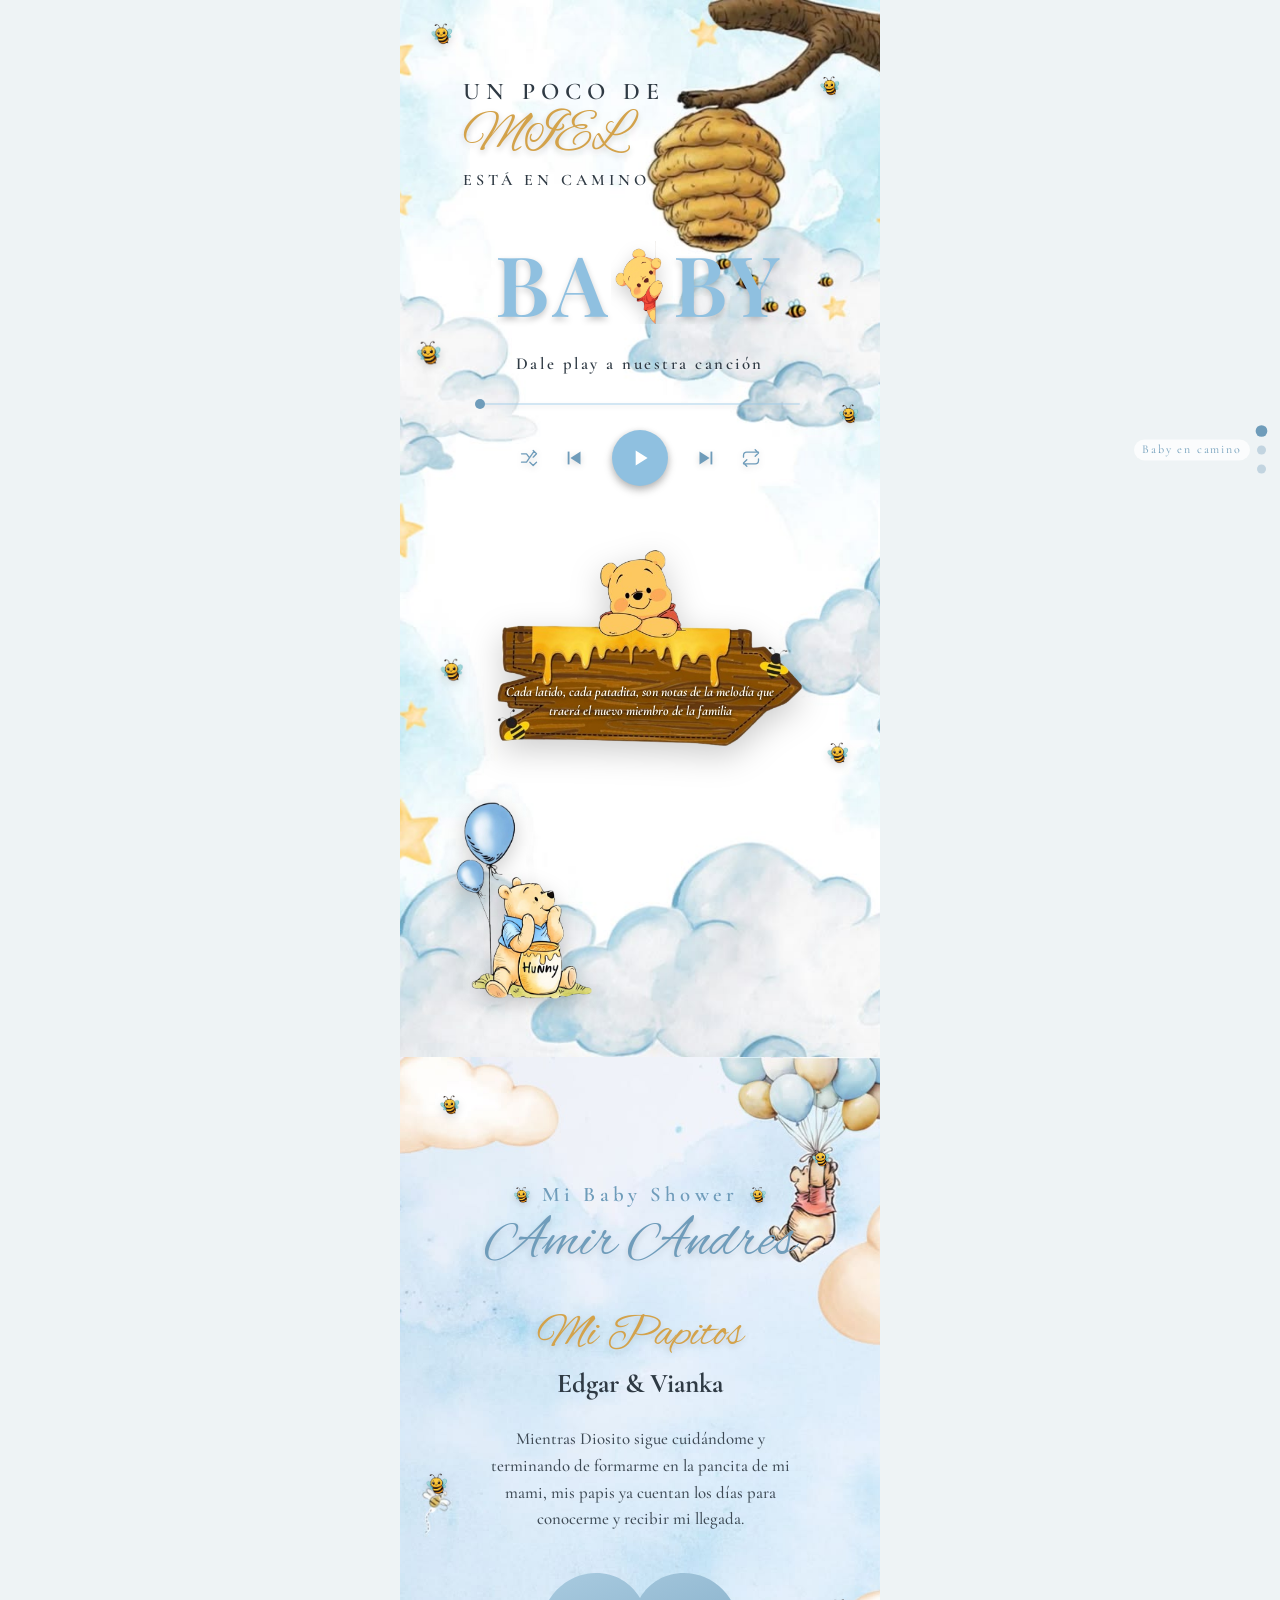
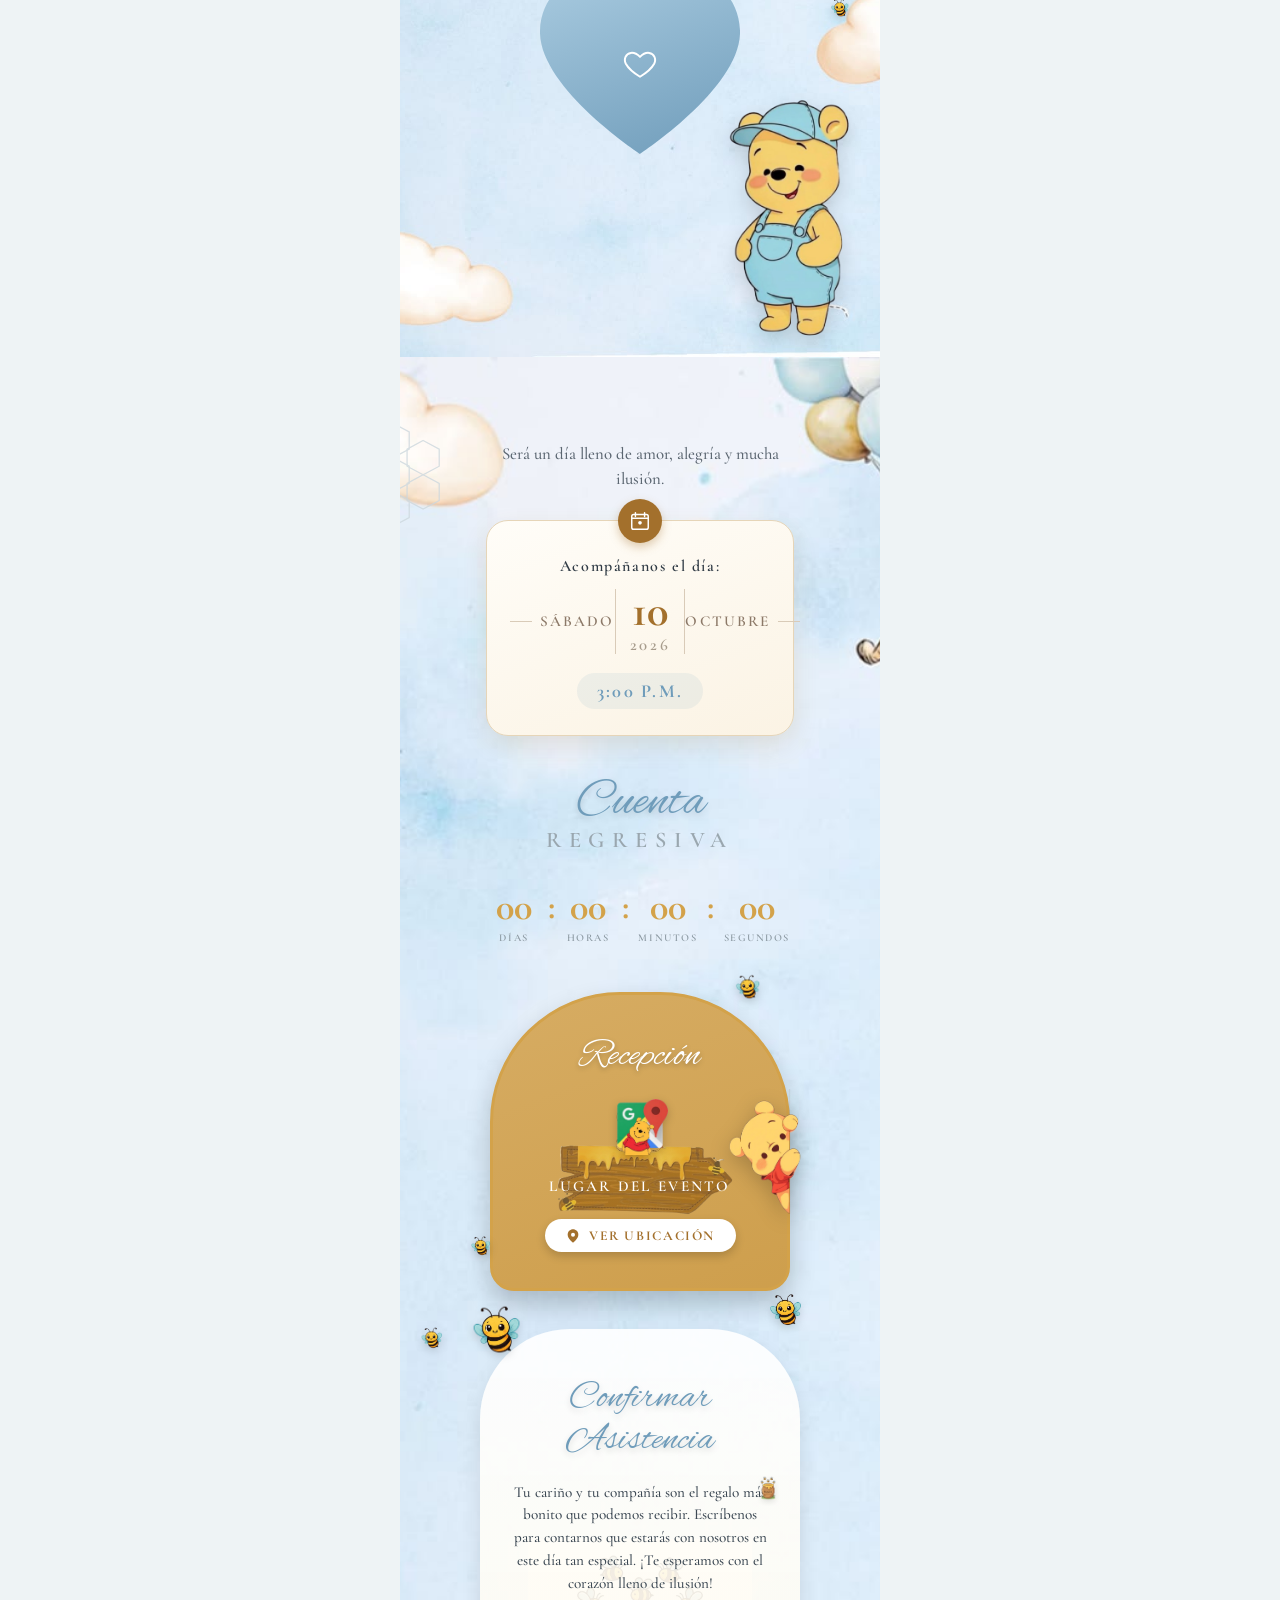
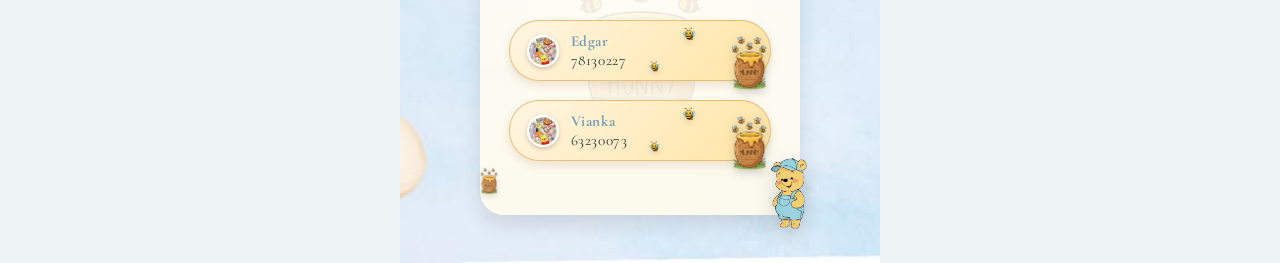
==== commit 81efd621: "Convertir el bloque de fecha en una tarjeta con icono, fondo y sombra Se agrega icono de calendario," ====
--- a/pagina2.html
+++ b/pagina2.html
@@ -168,6 +168,19 @@
                     <p class="p4-invita-texto">Será un día lleno de amor, alegría y mucha ilusión.</p>
 
                     <div class="p4-fecha-marco">
+                        <div class="p4-fecha-icono">
+                            <svg viewBox="0 0 24 24" width="22" height="22">
+                                <rect x="3" y="5" width="18" height="16" rx="2" fill="none" stroke="#ffffff"
+                                    stroke-width="1.6" />
+                                <line x1="3" y1="9" x2="21" y2="9" stroke="#ffffff" stroke-width="1.6" />
+                                <line x1="7" y1="3" x2="7" y2="7" stroke="#ffffff" stroke-width="1.6"
+                                    stroke-linecap="round" />
+                                <line x1="17" y1="3" x2="17" y2="7" stroke="#ffffff" stroke-width="1.6"
+                                    stroke-linecap="round" />
+                                <circle cx="12" cy="14" r="2" fill="#ffffff" />
+                            </svg>
+                        </div>
+
                         <p class="p4-fecha-label">Acompáñanos el día:</p>
 
                         <div class="p4-fecha">
--- a/css/pagina4.css
+++ b/css/pagina4.css
@@ -57,9 +57,7 @@
 .p4-invita {
   width: 100%;
   max-width: 320px;
-  padding: 1.6rem 0.4rem;
-  border-top: 1px solid #c9ad7c;
-  border-bottom: 1px solid #c9ad7c;
+  padding: 1.6rem 0.4rem 0;
 }
 
 .p4-invita-texto {
@@ -71,7 +69,28 @@
 }
 
 .p4-fecha-marco {
-  margin-top: 1.6rem;
+  position: relative;
+  margin-top: 1.8rem;
+  padding: 2.2rem 1.4rem 1.6rem;
+  background: linear-gradient(160deg, #fffdf8, #fbf3e4);
+  border: 1px solid #e6d5b8;
+  border-radius: 22px;
+  box-shadow: 0 10px 24px rgba(163, 112, 44, 0.14);
+}
+
+.p4-fecha-icono {
+  position: absolute;
+  top: -22px;
+  left: 50%;
+  transform: translateX(-50%);
+  width: 44px;
+  height: 44px;
+  display: flex;
+  align-items: center;
+  justify-content: center;
+  background: #a3702c;
+  border-radius: 50%;
+  box-shadow: 0 4px 10px rgba(163, 112, 44, 0.35);
 }
 
 .p4-fecha-label {
@@ -93,20 +112,38 @@
 .p4-fecha-dia-nombre,
 .p4-fecha-mes-nombre {
   font-family: 'Cormorant Garamond', serif;
-  font-size: 1.05rem;
-  letter-spacing: 0.1em;
-  color: #2f3a44;
+  font-size: 0.95rem;
+  letter-spacing: 0.14em;
+  color: #8c7968;
   font-weight: 600;
 }
 
 .p4-fecha-dia-nombre {
+  display: flex;
+  align-items: center;
+  gap: 0.5rem;
   justify-self: end;
-  padding-right: 0.8rem;
+}
+
+.p4-fecha-dia-nombre::before {
+  content: '';
+  width: 22px;
+  height: 1px;
+  background: #d9cbb8;
 }
 
 .p4-fecha-mes-nombre {
+  display: flex;
+  align-items: center;
+  gap: 0.5rem;
   justify-self: start;
-  padding-left: 0.8rem;
+}
+
+.p4-fecha-mes-nombre::after {
+  content: '';
+  width: 22px;
+  height: 1px;
+  background: #d9cbb8;
 }
 
 .p4-fecha-dia {
@@ -115,32 +152,40 @@
   align-items: center;
   justify-self: center;
   line-height: 1;
-  padding: 0 0.6rem;
+  padding: 0 0.9rem;
+  border-left: 1px solid #d9cbb8;
+  border-right: 1px solid #d9cbb8;
 }
 
 .p4-fecha-dia-numero {
   font-family: 'Cormorant Garamond', serif;
-  font-size: 2.6rem;
-  color: #d3a24a;
+  font-size: 2.8rem;
+  color: #a3702c;
   font-weight: 700;
 }
 
 .p4-fecha-anio {
   font-family: 'Cormorant Garamond', serif;
-  font-size: 0.85rem;
+  font-size: 1.05rem;
   letter-spacing: 0.15em;
-  color: #8b98a1;
+  color: #a79c8c;
   font-weight: 600;
-  margin-top: 0.1rem;
+  margin-top: 0.2rem;
 }
 
 .p4-fecha-hora {
-  margin-top: 0.9rem;
-  font-family: 'Cormorant Garamond', serif;
-  font-size: 0.95rem;
-  letter-spacing: 0.15em;
+  display: inline-flex;
+  align-items: center;
+  gap: 0.5rem;
+  margin-top: 1.2rem;
+  padding: 0.4em 1.1em;
+  font-family: 'Cormorant Garamond', serif;
+  font-size: 1.15rem;
+  letter-spacing: 0.12em;
   color: #6f9cba;
-  font-weight: 600;
+  font-weight: 700;
+  background: rgba(111, 156, 186, 0.1);
+  border-radius: 20px;
 }
 
 .p4-cuenta {
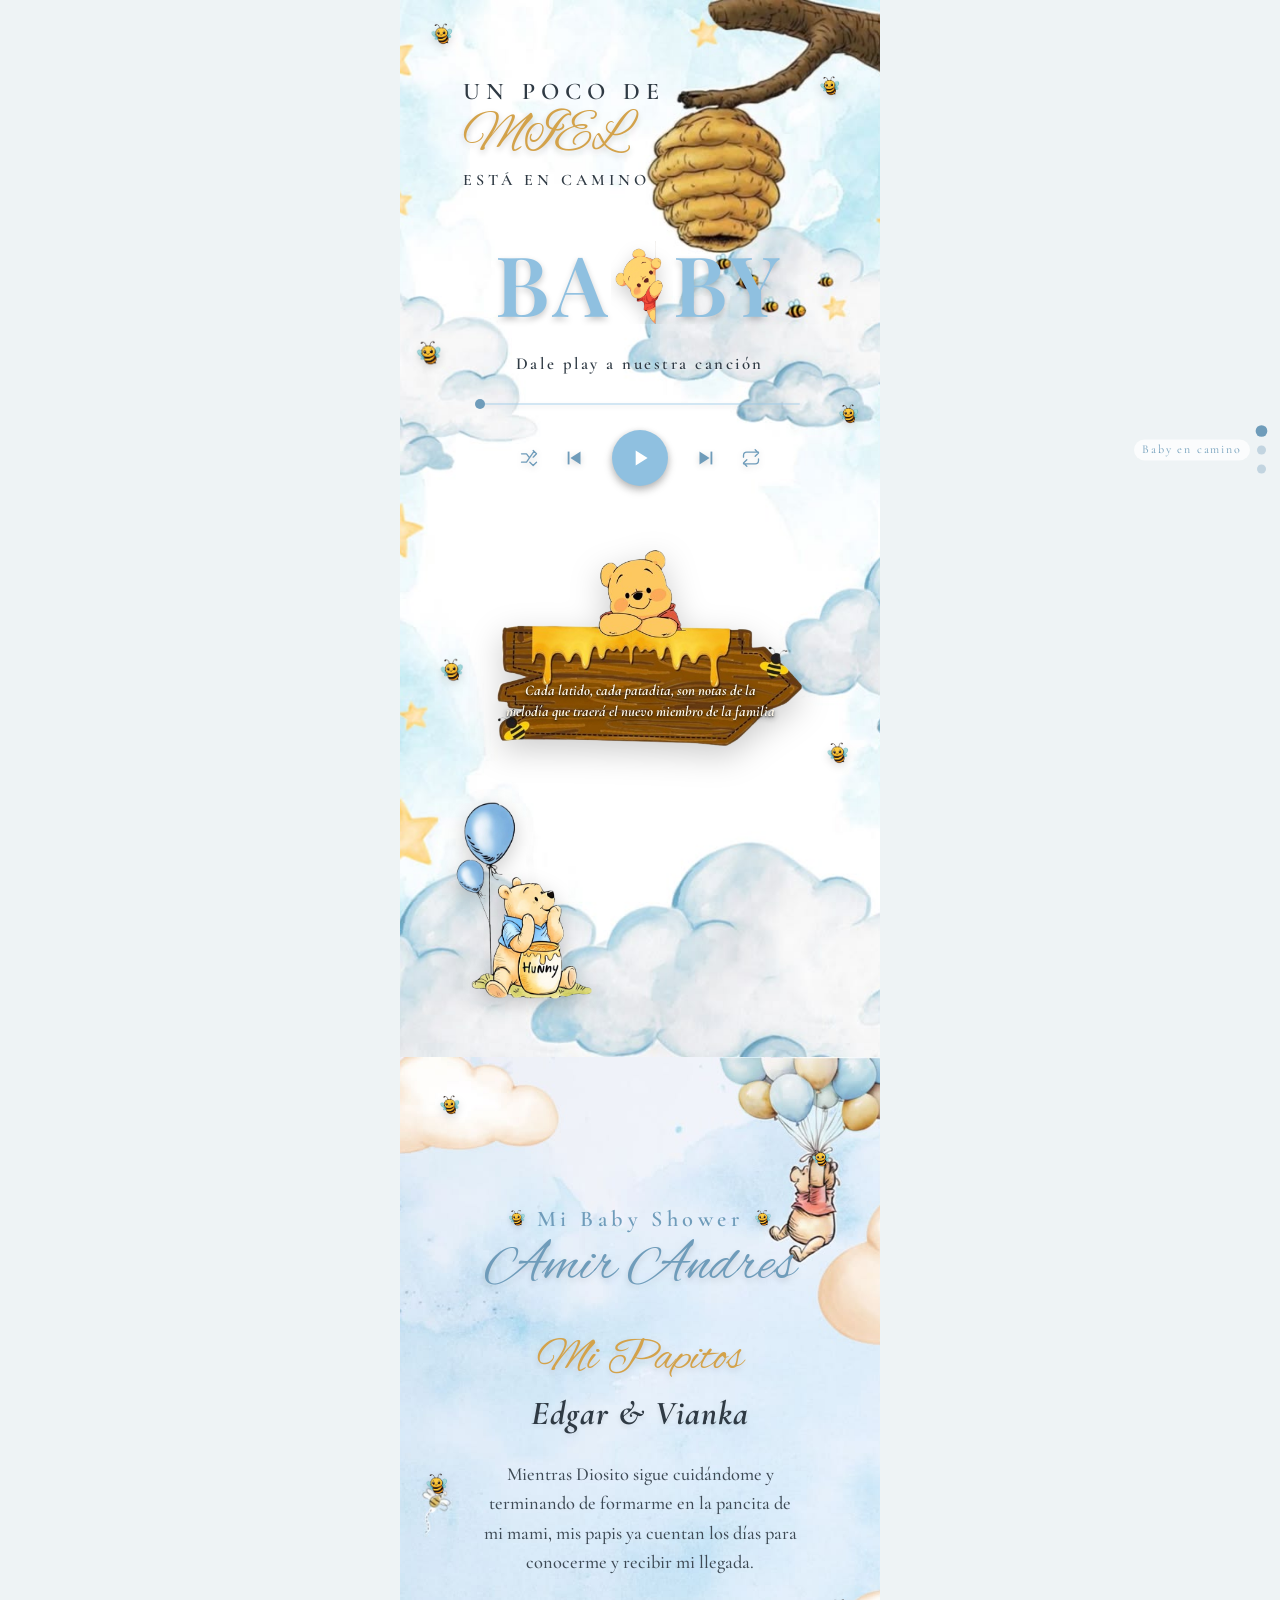
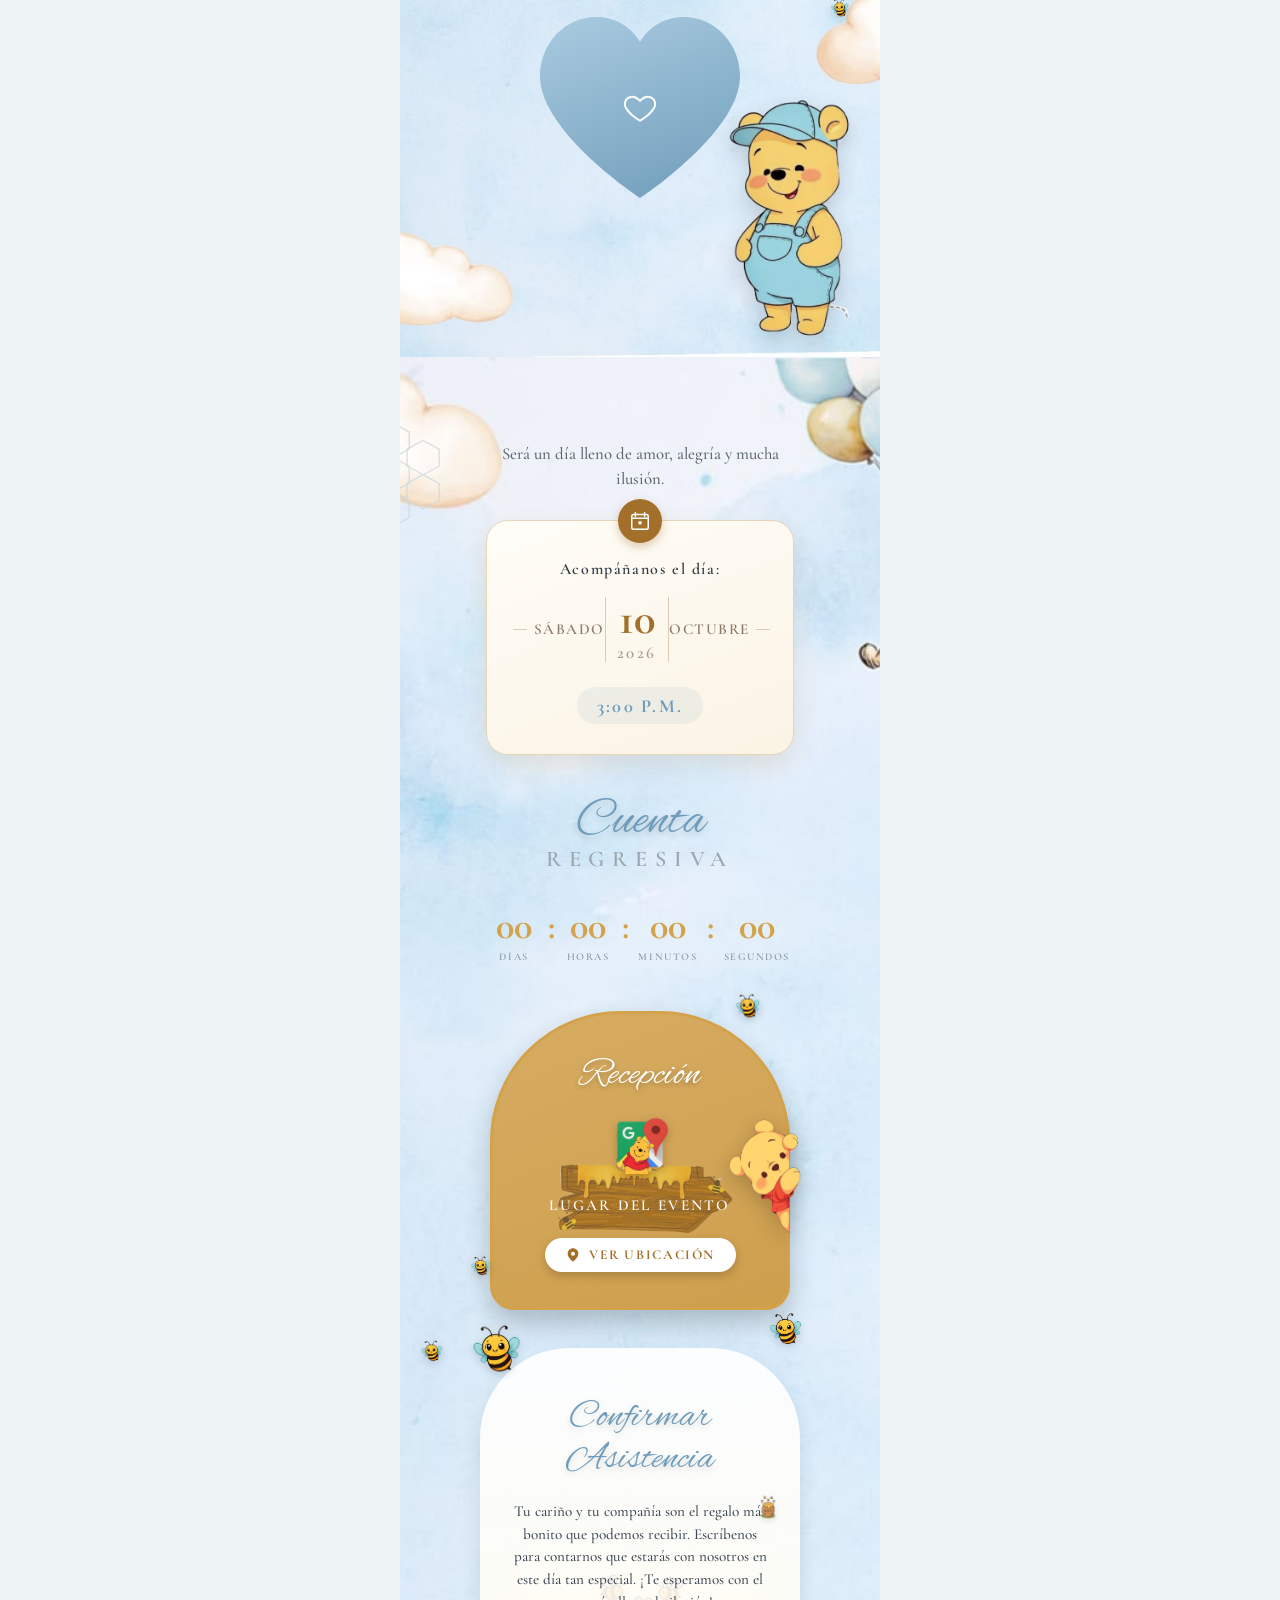
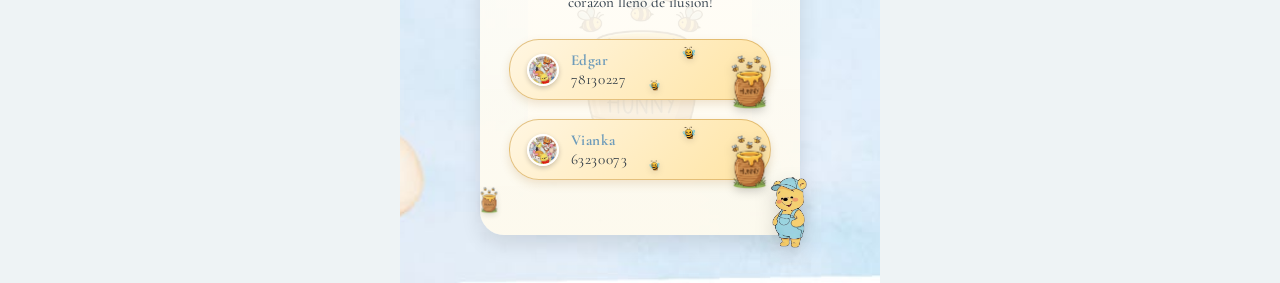
==== commit 36834e3b: "Corregir notch de iPhone y agrandar textos pequenos - viewport-fit=cover + env(safe-area-inset-top) " ====
--- a/pagina2.html
+++ b/pagina2.html
@@ -3,7 +3,7 @@
 
 <head>
     <meta charset="UTF-8">
-    <meta name="viewport" content="width=device-width, initial-scale=1.0">
+    <meta name="viewport" content="width=device-width, initial-scale=1.0, viewport-fit=cover">
     <title>Baby Shower</title>
     <link rel="preconnect" href="https://fonts.googleapis.com">
     <link rel="preconnect" href="https://fonts.gstatic.com" crossorigin>
--- a/css/pagina2.css
+++ b/css/pagina2.css
@@ -5,7 +5,7 @@
   flex-direction: column;
   align-items: center;
   min-height: 100vh;
-  padding: 16% 8% 6%;
+  padding: calc(16% + env(safe-area-inset-top)) 8% 6%;
   text-align: center;
 }
 
@@ -314,7 +314,7 @@
 .p2-versiculo-texto {
   font-family: 'Cormorant Garamond', serif;
   font-style: italic;
-  font-size: clamp(0.6rem, 3vw, 0.85rem);
+  font-size: clamp(0.7rem, 3.3vw, 0.92rem);
   line-height: 1.4;
   color: #fff9ec;
   font-weight: 700;
--- a/css/pagina3.css
+++ b/css/pagina3.css
@@ -5,7 +5,7 @@
   flex-direction: column;
   align-items: center;
   min-height: 100vh;
-  padding: 18% 10% 10%;
+  padding: calc(20% + env(safe-area-inset-top)) 10% 10%;
   text-align: center;
 }
 
@@ -20,15 +20,18 @@
 
 .p3-padres {
   font-family: 'Cormorant Garamond', serif;
-  font-size: 1.7rem;
+  font-style: italic;
+  font-size: 2.1rem;
+  letter-spacing: 0.03em;
   color: #2f3a44;
   font-weight: 700;
-  margin-top: 0.6rem;
+  margin-top: 0.7rem;
+  text-shadow: 0 2px 5px rgba(0, 0, 0, 0.1);
 }
 
 .p3-texto {
   font-family: 'Cormorant Garamond', serif;
-  font-size: 1.05rem;
+  font-size: 1.15rem;
   color: #3d4954;
   font-weight: 500;
   line-height: 1.6;
@@ -42,11 +45,11 @@
   justify-content: center;
   gap: 0.6rem;
   font-family: 'Cormorant Garamond', serif;
-  font-size: 1.3rem;
+  font-size: 1.4rem;
   letter-spacing: 0.2em;
   color: #6f9cba;
   font-weight: 600;
-  margin-top: 2.4rem;
+  margin-top: 3.2rem;
 }
 
 .p3-abeja-texto {
--- a/css/pagina4.css
+++ b/css/pagina4.css
@@ -9,7 +9,7 @@
   flex-direction: column;
   align-items: center;
   min-height: 100vh;
-  padding: 12% 8% 10%;
+  padding: calc(12% + env(safe-area-inset-top)) 8% 10%;
   text-align: center;
 }
 
@@ -71,7 +71,7 @@
 .p4-fecha-marco {
   position: relative;
   margin-top: 1.8rem;
-  padding: 2.2rem 1.4rem 1.6rem;
+  padding: 2.4rem 1.2rem 1.9rem;
   background: linear-gradient(160deg, #fffdf8, #fbf3e4);
   border: 1px solid #e6d5b8;
   border-radius: 22px;
@@ -106,28 +106,30 @@
   grid-template-columns: 1fr auto 1fr;
   align-items: center;
   width: 100%;
-  margin-top: 0.8rem;
+  margin-top: 1.1rem;
+  padding: 0 0.2rem;
 }
 
 .p4-fecha-dia-nombre,
 .p4-fecha-mes-nombre {
   font-family: 'Cormorant Garamond', serif;
   font-size: 0.95rem;
-  letter-spacing: 0.14em;
+  letter-spacing: 0.1em;
   color: #8c7968;
   font-weight: 600;
+  white-space: nowrap;
 }
 
 .p4-fecha-dia-nombre {
   display: flex;
   align-items: center;
-  gap: 0.5rem;
+  gap: 0.4rem;
   justify-self: end;
 }
 
 .p4-fecha-dia-nombre::before {
   content: '';
-  width: 22px;
+  width: 14px;
   height: 1px;
   background: #d9cbb8;
 }
@@ -135,13 +137,13 @@
 .p4-fecha-mes-nombre {
   display: flex;
   align-items: center;
-  gap: 0.5rem;
+  gap: 0.4rem;
   justify-self: start;
 }
 
 .p4-fecha-mes-nombre::after {
   content: '';
-  width: 22px;
+  width: 14px;
   height: 1px;
   background: #d9cbb8;
 }
@@ -152,7 +154,7 @@
   align-items: center;
   justify-self: center;
   line-height: 1;
-  padding: 0 0.9rem;
+  padding: 0 0.7rem;
   border-left: 1px solid #d9cbb8;
   border-right: 1px solid #d9cbb8;
 }
@@ -177,7 +179,7 @@
   display: inline-flex;
   align-items: center;
   gap: 0.5rem;
-  margin-top: 1.2rem;
+  margin-top: 1.6rem;
   padding: 0.4em 1.1em;
   font-family: 'Cormorant Garamond', serif;
   font-size: 1.15rem;
